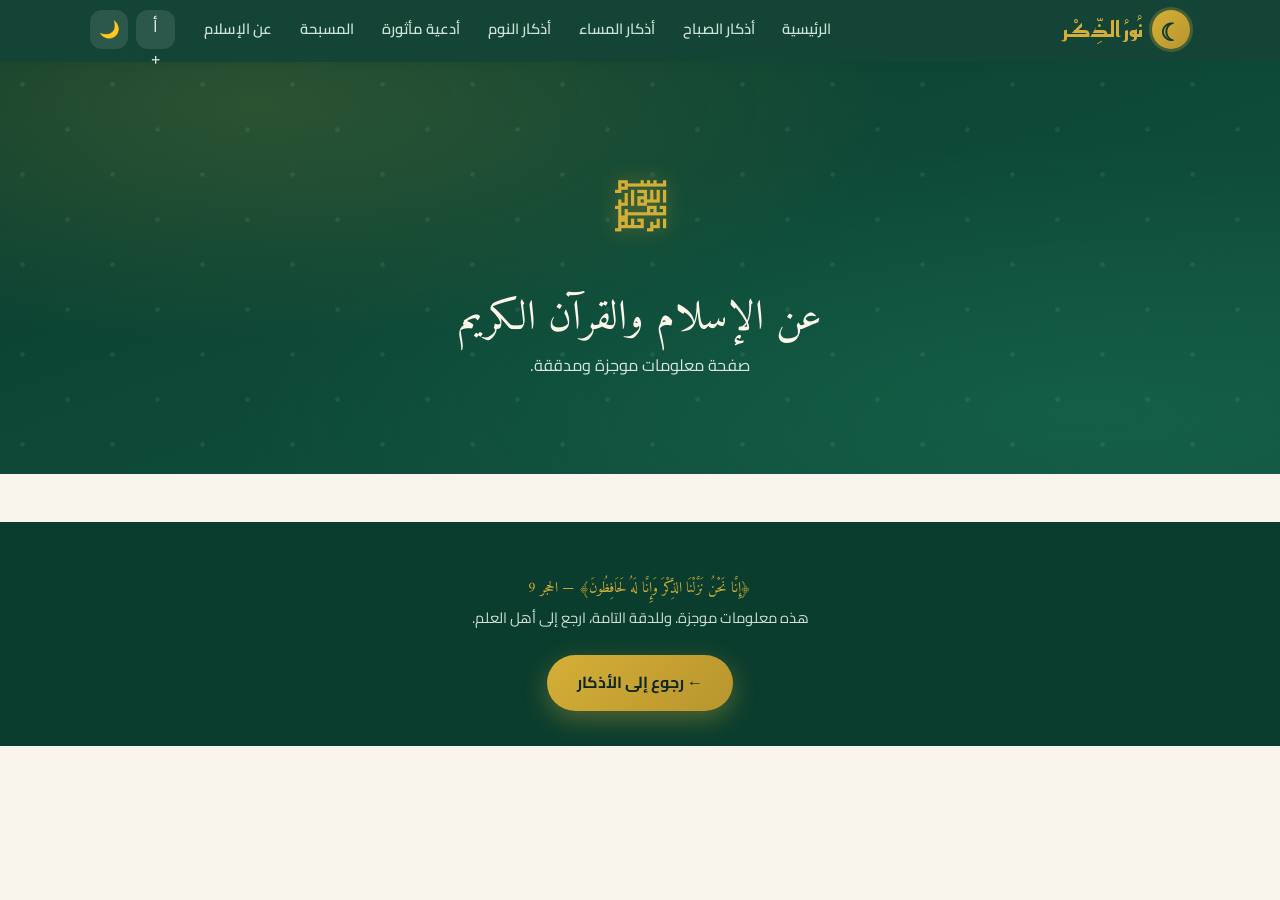
==== islam.html @ 35b41368 "v3: add sub-page about Islam & the Holy Quran (islam.html) + nav link + null-safe guards" ====
<!DOCTYPE html>
<!--
  نور الذكر — صفحة فرعية: عن الاسلام والقران الكريم
  سجل التغييرات:
  2026-10-17 [v3] انشاء هذه الصفحة الفرعية (islam.html)
-->
<html lang="ar" dir="rtl">
<head>
<meta charset="UTF-8" />
<meta name="viewport" content="width=device-width, initial-scale=1.0" />
<meta name="description" content="معلومات عن الاسلام وأركانه وعن القرآن الكريم، صفحة فرعية من موقع نور الذكر" />
<meta name="theme-color" content="#0b3d2e" />
<title>عن الاسلام والقرآن الكريم — نور الذكر</title>
<link rel="manifest" href="manifest.webmanifest" />
<link rel="apple-touch-icon" sizes="180x180" href="icons/apple-touch-icon-180.png" />
<meta name="apple-mobile-web-app-capable" content="yes" />
<meta name="apple-mobile-web-app-title" content="نور الذكر" />
<link rel="stylesheet" href="fonts/fonts.css" />
<link rel="stylesheet" href="styles.css" />
<link rel="icon" href="icons/icon-192.png" sizes="192x192" />
</head>
<body>

<header class="topbar">
  <div class="topbar-inner">
    <a class="brand" href="index.html">
      <span class="brand-icon">☾</span>
      <span class="brand-text">نُورُ الذِّكْر</span>
    </a>
    <nav class="main-nav" id="mainNav">
      <a href="index.html" class="nav-link">الرئيسية</a>
      <a href="index.html#morning" class="nav-link">أذكار الصباح</a>
      <a href="index.html#evening" class="nav-link">أذكار المساء</a>
      <a href="index.html#sleep" class="nav-link">أذكار النوم</a>
      <a href="index.html#duas" class="nav-link">أدعية مأثورة</a>
      <a href="index.html#tasbih" class="nav-link">المسبحة</a>
      <a href="islam.html" class="nav-link active">عن الإسلام</a>
    </nav>
    <div class="top-actions">
      <button id="fontBtn" class="icon-btn" title="حجم الخط" aria-label="حجم الخط">أ<span class="font-a">+</span></button>
      <button id="themeBtn" class="icon-btn" title="الوضع الليلي" aria-label="الوضع الليلي">🌙</button>
      <button id="menuBtn" class="icon-btn burger" title="القائمة" aria-label="القائمة">☰</button>
    </div>
  </div>
  <div class="progress-bar" id="scrollProgress"></div>
</header>

<section class="hero" id="home">
  <div class="hero-pattern" aria-hidden="true"></div>
  <div class="hero-content">
    <p class="hero-bismillah">﷽</p>
    <h1 class="hero-title">عن الإسلام والقرآن الكريم</h1>
    <p class="hero-desc">صفحة معلومات موجزة ومدققة.</p>
  </div>
</section>

<main class="container">

  <section class="zikr-section active" id="whatIslam">
    <header class="section-head">
      <div class="section-icon">🕌</div>
      <div>
        <h2>ما هو الإسلام؟</h2>
        <p>تعريفات موجزة</p>
      </div>
    </header>
    <div class="cards">
      <article class="card">
        <span class="card-count-badge">تعريف</span>
        <p class="card-inner">
          الإسلام دين توحيدي.
          أهله يعتقدون أن الله واحد لا شريك له.
          وأن محمدا ﷺ خاتم الأنبياء.
          وأن القرآن كلام الله المنزل المحفوظ.
        </p>
      </article>
      <article class="card">
        <span class="card-count-badge">الركائز</span>
        <p class="card-inner">
          أركان الإسلام الخمسة:
          الشهادة،
          الصلاة الخمس،
          الزكاة،
          صيام شهر رمضان،
          حج البيت لمن استطاع.
        </p>
        <span class="card-reference">— متفق عليه، قال ﷺ: «بُنِيَ الإسلامُ على خمس»</span>
      </article>
      <article class="card">
        <span class="card-count-badge">ستة أركان</span>
        <p class="card-inner">
          أركان الإيمان الستة:
          الإيمان بالله،
          وبملائكته،
          وبكتبه،
          وبرسله،
          وباليوم الآخر،
          وبالقدر خيره وشره.
        </p>
        <span class="card-reference">— رواه مسلم (حديث جبريل)</span>
      </article>
    </div>
  </section>

  <section class="zikr-section active" id="quranFacts">
    <header class="section-head">
      <div class="section-icon">📖</div>
      <div>
        <h2>القرآن الكريم</h2>
        <p>كلام الله العزيز</p>
      </div>
    </header>
    <div class="cards">
      <article class="card">
        <span class="card-count-badge">تعريف</span>
        <p class="card-inner">
          القرآن كلام الله.
          نزل على نبيه محمد ﷺ بواسطة جبريل عليه السلام.
          نزل مقسما على مدى 23 سنة.
          عدده 114 سورة، و30 جزءا، و60 حزبا.
        </p>
      </article>
      <article class="card">
        <span class="card-count-badge">حفظه</span>
        <p class="card-inner">
          ﴿إِنَّا نَحْنُ نَزَّلْنَا الذِّكْرَ وَإِنَّا لَهُ لَحَافِظُونَ﴾.
          حُفظ القرآن في الصدور،
          وكتب في المصحف منذ عهد النبي ﷺ.
          لم يتحرف منه حرف.
        </p>
        <span class="card-reference">— سورة الحجر، الآية 9</span>
      </article>
      <article class="card">
        <span class="card-count-badge">التدبر</span>
        <p class="card-inner">
          ﴿أَفَلَا يَتَدَبَّرُونَ الْقُرْآنَ﴾.
          قال ﷺ: «خيركم من تعلم القرآن وعلمه».
        </p>
        <span class="card-reference">— النساء 82، وأخرجه البخاري في فضل القرآن</span>
      </article>
    </div>
  </section>

  <section class="zikr-section active" id="enterIslam">
    <header class="section-head">
      <div class="section-icon">🤲</div>
      <div>
        <h2>كيف يدخل المرء الإسلام؟</h2>
        <p>بقول الشهادتين إيمانا وبقلب يعترف</p>
      </div>
    </header>
    <div class="cards">
      <article class="card">
        <p class="card-inner">
          أشهد أن لا إله إلا الله،
          وأشهد أن محمدا رسول الله.
          من قالها بقلب مصدق دخل الإسلام.
        </p>
        <span class="card-reference">— الشهادتان أصل الدخول في الدين</span>
      </article>
    </div>
  </section>

</main>

<footer class="footer">
  <p class="footer-duq">﴿إِنَّا نَحْنُ نَزَّلْنَا الذِّكْرَ وَإِنَّا لَهُ لَحَافِظُونَ﴾ — الحجر 9</p>
  <p>هذه معلومات موجزة. وللدقة التامة، ارجع إلى أهل العلم.</p>
  <a class="btn btn-gold" href="index.html" style="margin-top: 1rem">← رجوع إلى الأذكار</a>
</footer>

<button id="toTop" class="to-top" aria-label="العودة للأعلى">❯</button>

<script src="app.js"></script>
</body>
</html>
---- fonts/fonts.css ----
/* arabic */
@font-face {
  font-family: 'Amiri Quran';
  font-style: normal;
  font-weight: 400;
  font-display: swap;
  src: url(font_1.woff2) format('woff2');
  unicode-range: U+0600-06FF, U+0750-077F, U+0870-0891, U+0897-08E1, U+08E3-08FF, U+200C-200E, U+2010-2011, U+204F, U+2E41, U+FB50-FDFF, U+FE70-FE74, U+FE76-FEFC, U+102E0-102FB, U+10E60-10E7E, U+10EC2-10EC7, U+10EC9-10EEE, U+10EF0-10EFF, U+1EE00-1EE03, U+1EE05-1EE1F, U+1EE21-1EE22, U+1EE24, U+1EE27, U+1EE29-1EE32, U+1EE34-1EE37, U+1EE39, U+1EE3B, U+1EE42, U+1EE47, U+1EE49, U+1EE4B, U+1EE4D-1EE4F, U+1EE51-1EE52, U+1EE54, U+1EE57, U+1EE59, U+1EE5B, U+1EE5D, U+1EE5F, U+1EE61-1EE62, U+1EE64, U+1EE67-1EE6A, U+1EE6C-1EE72, U+1EE74-1EE77, U+1EE79-1EE7C, U+1EE7E, U+1EE80-1EE89, U+1EE8B-1EE9B, U+1EEA1-1EEA3, U+1EEA5-1EEA9, U+1EEAB-1EEBB, U+1EEF0-1EEF1;
}
/* latin */
@font-face {
  font-family: 'Amiri Quran';
  font-style: normal;
  font-weight: 400;
  font-display: swap;
  src: url(font_2.woff2) format('woff2');
  unicode-range: U+0000-00FF, U+0131, U+0152-0153, U+02BB-02BC, U+02C6, U+02DA, U+02DC, U+0304, U+0308, U+0329, U+2000-206F, U+20AC, U+2122, U+2191, U+2193, U+2212, U+2215, U+FEFF, U+FFFD;
}
/* arabic */
@font-face {
  font-family: 'Cairo';
  font-style: normal;
  font-weight: 400;
  font-display: swap;
  src: url(font_3.woff2) format('woff2');
  unicode-range: U+0600-06FF, U+0750-077F, U+0870-0891, U+0897-08E1, U+08E3-08FF, U+200C-200E, U+2010-2011, U+204F, U+2E41, U+FB50-FDFF, U+FE70-FE74, U+FE76-FEFC, U+102E0-102FB, U+10E60-10E7E, U+10EC2-10EC7, U+10EC9-10EEE, U+10EF0-10EFF, U+1EE00-1EE03, U+1EE05-1EE1F, U+1EE21-1EE22, U+1EE24, U+1EE27, U+1EE29-1EE32, U+1EE34-1EE37, U+1EE39, U+1EE3B, U+1EE42, U+1EE47, U+1EE49, U+1EE4B, U+1EE4D-1EE4F, U+1EE51-1EE52, U+1EE54, U+1EE57, U+1EE59, U+1EE5B, U+1EE5D, U+1EE5F, U+1EE61-1EE62, U+1EE64, U+1EE67-1EE6A, U+1EE6C-1EE72, U+1EE74-1EE77, U+1EE79-1EE7C, U+1EE7E, U+1EE80-1EE89, U+1EE8B-1EE9B, U+1EEA1-1EEA3, U+1EEA5-1EEA9, U+1EEAB-1EEBB, U+1EEF0-1EEF1;
}
/* latin-ext */
@font-face {
  font-family: 'Cairo';
  font-style: normal;
  font-weight: 400;
  font-display: swap;
  src: url(font_4.woff2) format('woff2');
  unicode-range: U+0100-02BA, U+02BD-02C5, U+02C7-02CC, U+02CE-02D7, U+02DD-02FF, U+0304, U+0308, U+0329, U+1D00-1DBF, U+1E00-1E9F, U+1EF2-1EFF, U+2020, U+20A0-20AB, U+20AD-20C4, U+2113, U+2C60-2C7F, U+A720-A7FF;
}
/* latin */
@font-face {
  font-family: 'Cairo';
  font-style: normal;
  font-weight: 400;
  font-display: swap;
  src: url(font_5.woff2) format('woff2');
  unicode-range: U+0000-00FF, U+0131, U+0152-0153, U+02BB-02BC, U+02C6, U+02DA, U+02DC, U+0304, U+0308, U+0329, U+2000-206F, U+20AC, U+2122, U+2191, U+2193, U+2212, U+2215, U+FEFF, U+FFFD;
}
/* arabic */
@font-face {
  font-family: 'Cairo';
  font-style: normal;
  font-weight: 600;
  font-display: swap;
  src: url(font_3.woff2) format('woff2');
  unicode-range: U+0600-06FF, U+0750-077F, U+0870-0891, U+0897-08E1, U+08E3-08FF, U+200C-200E, U+2010-2011, U+204F, U+2E41, U+FB50-FDFF, U+FE70-FE74, U+FE76-FEFC, U+102E0-102FB, U+10E60-10E7E, U+10EC2-10EC7, U+10EC9-10EEE, U+10EF0-10EFF, U+1EE00-1EE03, U+1EE05-1EE1F, U+1EE21-1EE22, U+1EE24, U+1EE27, U+1EE29-1EE32, U+1EE34-1EE37, U+1EE39, U+1EE3B, U+1EE42, U+1EE47, U+1EE49, U+1EE4B, U+1EE4D-1EE4F, U+1EE51-1EE52, U+1EE54, U+1EE57, U+1EE59, U+1EE5B, U+1EE5D, U+1EE5F, U+1EE61-1EE62, U+1EE64, U+1EE67-1EE6A, U+1EE6C-1EE72, U+1EE74-1EE77, U+1EE79-1EE7C, U+1EE7E, U+1EE80-1EE89, U+1EE8B-1EE9B, U+1EEA1-1EEA3, U+1EEA5-1EEA9, U+1EEAB-1EEBB, U+1EEF0-1EEF1;
}
/* latin-ext */
@font-face {
  font-family: 'Cairo';
  font-style: normal;
  font-weight: 600;
  font-display: swap;
  src: url(font_4.woff2) format('woff2');
  unicode-range: U+0100-02BA, U+02BD-02C5, U+02C7-02CC, U+02CE-02D7, U+02DD-02FF, U+0304, U+0308, U+0329, U+1D00-1DBF, U+1E00-1E9F, U+1EF2-1EFF, U+2020, U+20A0-20AB, U+20AD-20C4, U+2113, U+2C60-2C7F, U+A720-A7FF;
}
/* latin */
@font-face {
  font-family: 'Cairo';
  font-style: normal;
  font-weight: 600;
  font-display: swap;
  src: url(font_5.woff2) format('woff2');
  unicode-range: U+0000-00FF, U+0131, U+0152-0153, U+02BB-02BC, U+02C6, U+02DA, U+02DC, U+0304, U+0308, U+0329, U+2000-206F, U+20AC, U+2122, U+2191, U+2193, U+2212, U+2215, U+FEFF, U+FFFD;
}
/* arabic */
@font-face {
  font-family: 'Cairo';
  font-style: normal;
  font-weight: 700;
  font-display: swap;
  src: url(font_3.woff2) format('woff2');
  unicode-range: U+0600-06FF, U+0750-077F, U+0870-0891, U+0897-08E1, U+08E3-08FF, U+200C-200E, U+2010-2011, U+204F, U+2E41, U+FB50-FDFF, U+FE70-FE74, U+FE76-FEFC, U+102E0-102FB, U+10E60-10E7E, U+10EC2-10EC7, U+10EC9-10EEE, U+10EF0-10EFF, U+1EE00-1EE03, U+1EE05-1EE1F, U+1EE21-1EE22, U+1EE24, U+1EE27, U+1EE29-1EE32, U+1EE34-1EE37, U+1EE39, U+1EE3B, U+1EE42, U+1EE47, U+1EE49, U+1EE4B, U+1EE4D-1EE4F, U+1EE51-1EE52, U+1EE54, U+1EE57, U+1EE59, U+1EE5B, U+1EE5D, U+1EE5F, U+1EE61-1EE62, U+1EE64, U+1EE67-1EE6A, U+1EE6C-1EE72, U+1EE74-1EE77, U+1EE79-1EE7C, U+1EE7E, U+1EE80-1EE89, U+1EE8B-1EE9B, U+1EEA1-1EEA3, U+1EEA5-1EEA9, U+1EEAB-1EEBB, U+1EEF0-1EEF1;
}
/* latin-ext */
@font-face {
  font-family: 'Cairo';
  font-style: normal;
  font-weight: 700;
  font-display: swap;
  src: url(font_4.woff2) format('woff2');
  unicode-range: U+0100-02BA, U+02BD-02C5, U+02C7-02CC, U+02CE-02D7, U+02DD-02FF, U+0304, U+0308, U+0329, U+1D00-1DBF, U+1E00-1E9F, U+1EF2-1EFF, U+2020, U+20A0-20AB, U+20AD-20C4, U+2113, U+2C60-2C7F, U+A720-A7FF;
}
/* latin */
@font-face {
  font-family: 'Cairo';
  font-style: normal;
  font-weight: 700;
  font-display: swap;
  src: url(font_5.woff2) format('woff2');
  unicode-range: U+0000-00FF, U+0131, U+0152-0153, U+02BB-02BC, U+02C6, U+02DA, U+02DC, U+0304, U+0308, U+0329, U+2000-206F, U+20AC, U+2122, U+2191, U+2193, U+2212, U+2215, U+FEFF, U+FFFD;
}
/* arabic */
@font-face {
  font-family: 'Cairo';
  font-style: normal;
  font-weight: 900;
  font-display: swap;
  src: url(font_3.woff2) format('woff2');
  unicode-range: U+0600-06FF, U+0750-077F, U+0870-0891, U+0897-08E1, U+08E3-08FF, U+200C-200E, U+2010-2011, U+204F, U+2E41, U+FB50-FDFF, U+FE70-FE74, U+FE76-FEFC, U+102E0-102FB, U+10E60-10E7E, U+10EC2-10EC7, U+10EC9-10EEE, U+10EF0-10EFF, U+1EE00-1EE03, U+1EE05-1EE1F, U+1EE21-1EE22, U+1EE24, U+1EE27, U+1EE29-1EE32, U+1EE34-1EE37, U+1EE39, U+1EE3B, U+1EE42, U+1EE47, U+1EE49, U+1EE4B, U+1EE4D-1EE4F, U+1EE51-1EE52, U+1EE54, U+1EE57, U+1EE59, U+1EE5B, U+1EE5D, U+1EE5F, U+1EE61-1EE62, U+1EE64, U+1EE67-1EE6A, U+1EE6C-1EE72, U+1EE74-1EE77, U+1EE79-1EE7C, U+1EE7E, U+1EE80-1EE89, U+1EE8B-1EE9B, U+1EEA1-1EEA3, U+1EEA5-1EEA9, U+1EEAB-1EEBB, U+1EEF0-1EEF1;
}
/* latin-ext */
@font-face {
  font-family: 'Cairo';
  font-style: normal;
  font-weight: 900;
  font-display: swap;
  src: url(font_4.woff2) format('woff2');
  unicode-range: U+0100-02BA, U+02BD-02C5, U+02C7-02CC, U+02CE-02D7, U+02DD-02FF, U+0304, U+0308, U+0329, U+1D00-1DBF, U+1E00-1E9F, U+1EF2-1EFF, U+2020, U+20A0-20AB, U+20AD-20C4, U+2113, U+2C60-2C7F, U+A720-A7FF;
}
/* latin */
@font-face {
  font-family: 'Cairo';
  font-style: normal;
  font-weight: 900;
  font-display: swap;
  src: url(font_5.woff2) format('woff2');
  unicode-range: U+0000-00FF, U+0131, U+0152-0153, U+02BB-02BC, U+02C6, U+02DA, U+02DC, U+0304, U+0308, U+0329, U+2000-206F, U+20AC, U+2122, U+2191, U+2193, U+2212, U+2215, U+FEFF, U+FFFD;
}
/* arabic */
@font-face {
  font-family: 'Reem Kufi';
  font-style: normal;
  font-weight: 400;
  font-display: swap;
  src: url(font_6.woff2) format('woff2');
  unicode-range: U+0600-06FF, U+0750-077F, U+0870-0891, U+0897-08E1, U+08E3-08FF, U+200C-200E, U+2010-2011, U+204F, U+2E41, U+FB50-FDFF, U+FE70-FE74, U+FE76-FEFC, U+102E0-102FB, U+10E60-10E7E, U+10EC2-10EC7, U+10EC9-10EEE, U+10EF0-10EFF, U+1EE00-1EE03, U+1EE05-1EE1F, U+1EE21-1EE22, U+1EE24, U+1EE27, U+1EE29-1EE32, U+1EE34-1EE37, U+1EE39, U+1EE3B, U+1EE42, U+1EE47, U+1EE49, U+1EE4B, U+1EE4D-1EE4F, U+1EE51-1EE52, U+1EE54, U+1EE57, U+1EE59, U+1EE5B, U+1EE5D, U+1EE5F, U+1EE61-1EE62, U+1EE64, U+1EE67-1EE6A, U+1EE6C-1EE72, U+1EE74-1EE77, U+1EE79-1EE7C, U+1EE7E, U+1EE80-1EE89, U+1EE8B-1EE9B, U+1EEA1-1EEA3, U+1EEA5-1EEA9, U+1EEAB-1EEBB, U+1EEF0-1EEF1;
}
/* vietnamese */
@font-face {
  font-family: 'Reem Kufi';
  font-style: normal;
  font-weight: 400;
  font-display: swap;
  src: url(font_7.woff2) format('woff2');
  unicode-range: U+0102-0103, U+0110-0111, U+0128-0129, U+0168-0169, U+01A0-01A1, U+01AF-01B0, U+0300-0301, U+0303-0304, U+0308-0309, U+0323, U+0329, U+1EA0-1EF9, U+20AB;
}
/* latin-ext */
@font-face {
  font-family: 'Reem Kufi';
  font-style: normal;
  font-weight: 400;
  font-display: swap;
  src: url(font_8.woff2) format('woff2');
  unicode-range: U+0100-02BA, U+02BD-02C5, U+02C7-02CC, U+02CE-02D7, U+02DD-02FF, U+0304, U+0308, U+0329, U+1D00-1DBF, U+1E00-1E9F, U+1EF2-1EFF, U+2020, U+20A0-20AB, U+20AD-20C4, U+2113, U+2C60-2C7F, U+A720-A7FF;
}
/* latin */
@font-face {
  font-family: 'Reem Kufi';
  font-style: normal;
  font-weight: 400;
  font-display: swap;
  src: url(font_9.woff2) format('woff2');
  unicode-range: U+0000-00FF, U+0131, U+0152-0153, U+02BB-02BC, U+02C6, U+02DA, U+02DC, U+0304, U+0308, U+0329, U+2000-206F, U+20AC, U+2122, U+2191, U+2193, U+2212, U+2215, U+FEFF, U+FFFD;
}
/* arabic */
@font-face {
  font-family: 'Reem Kufi';
  font-style: normal;
  font-weight: 500;
  font-display: swap;
  src: url(font_6.woff2) format('woff2');
  unicode-range: U+0600-06FF, U+0750-077F, U+0870-0891, U+0897-08E1, U+08E3-08FF, U+200C-200E, U+2010-2011, U+204F, U+2E41, U+FB50-FDFF, U+FE70-FE74, U+FE76-FEFC, U+102E0-102FB, U+10E60-10E7E, U+10EC2-10EC7, U+10EC9-10EEE, U+10EF0-10EFF, U+1EE00-1EE03, U+1EE05-1EE1F, U+1EE21-1EE22, U+1EE24, U+1EE27, U+1EE29-1EE32, U+1EE34-1EE37, U+1EE39, U+1EE3B, U+1EE42, U+1EE47, U+1EE49, U+1EE4B, U+1EE4D-1EE4F, U+1EE51-1EE52, U+1EE54, U+1EE57, U+1EE59, U+1EE5B, U+1EE5D, U+1EE5F, U+1EE61-1EE62, U+1EE64, U+1EE67-1EE6A, U+1EE6C-1EE72, U+1EE74-1EE77, U+1EE79-1EE7C, U+1EE7E, U+1EE80-1EE89, U+1EE8B-1EE9B, U+1EEA1-1EEA3, U+1EEA5-1EEA9, U+1EEAB-1EEBB, U+1EEF0-1EEF1;
}
/* vietnamese */
@font-face {
  font-family: 'Reem Kufi';
  font-style: normal;
  font-weight: 500;
  font-display: swap;
  src: url(font_7.woff2) format('woff2');
  unicode-range: U+0102-0103, U+0110-0111, U+0128-0129, U+0168-0169, U+01A0-01A1, U+01AF-01B0, U+0300-0301, U+0303-0304, U+0308-0309, U+0323, U+0329, U+1EA0-1EF9, U+20AB;
}
/* latin-ext */
@font-face {
  font-family: 'Reem Kufi';
  font-style: normal;
  font-weight: 500;
  font-display: swap;
  src: url(font_8.woff2) format('woff2');
  unicode-range: U+0100-02BA, U+02BD-02C5, U+02C7-02CC, U+02CE-02D7, U+02DD-02FF, U+0304, U+0308, U+0329, U+1D00-1DBF, U+1E00-1E9F, U+1EF2-1EFF, U+2020, U+20A0-20AB, U+20AD-20C4, U+2113, U+2C60-2C7F, U+A720-A7FF;
}
/* latin */
@font-face {
  font-family: 'Reem Kufi';
  font-style: normal;
  font-weight: 500;
  font-display: swap;
  src: url(font_9.woff2) format('woff2');
  unicode-range: U+0000-00FF, U+0131, U+0152-0153, U+02BB-02BC, U+02C6, U+02DA, U+02DC, U+0304, U+0308, U+0329, U+2000-206F, U+20AC, U+2122, U+2191, U+2193, U+2212, U+2215, U+FEFF, U+FFFD;
}
/* arabic */
@font-face {
  font-family: 'Reem Kufi';
  font-style: normal;
  font-weight: 600;
  font-display: swap;
  src: url(font_6.woff2) format('woff2');
  unicode-range: U+0600-06FF, U+0750-077F, U+0870-0891, U+0897-08E1, U+08E3-08FF, U+200C-200E, U+2010-2011, U+204F, U+2E41, U+FB50-FDFF, U+FE70-FE74, U+FE76-FEFC, U+102E0-102FB, U+10E60-10E7E, U+10EC2-10EC7, U+10EC9-10EEE, U+10EF0-10EFF, U+1EE00-1EE03, U+1EE05-1EE1F, U+1EE21-1EE22, U+1EE24, U+1EE27, U+1EE29-1EE32, U+1EE34-1EE37, U+1EE39, U+1EE3B, U+1EE42, U+1EE47, U+1EE49, U+1EE4B, U+1EE4D-1EE4F, U+1EE51-1EE52, U+1EE54, U+1EE57, U+1EE59, U+1EE5B, U+1EE5D, U+1EE5F, U+1EE61-1EE62, U+1EE64, U+1EE67-1EE6A, U+1EE6C-1EE72, U+1EE74-1EE77, U+1EE79-1EE7C, U+1EE7E, U+1EE80-1EE89, U+1EE8B-1EE9B, U+1EEA1-1EEA3, U+1EEA5-1EEA9, U+1EEAB-1EEBB, U+1EEF0-1EEF1;
}
/* vietnamese */
@font-face {
  font-family: 'Reem Kufi';
  font-style: normal;
  font-weight: 600;
  font-display: swap;
  src: url(font_7.woff2) format('woff2');
  unicode-range: U+0102-0103, U+0110-0111, U+0128-0129, U+0168-0169, U+01A0-01A1, U+01AF-01B0, U+0300-0301, U+0303-0304, U+0308-0309, U+0323, U+0329, U+1EA0-1EF9, U+20AB;
}
/* latin-ext */
@font-face {
  font-family: 'Reem Kufi';
  font-style: normal;
  font-weight: 600;
  font-display: swap;
  src: url(font_8.woff2) format('woff2');
  unicode-range: U+0100-02BA, U+02BD-02C5, U+02C7-02CC, U+02CE-02D7, U+02DD-02FF, U+0304, U+0308, U+0329, U+1D00-1DBF, U+1E00-1E9F, U+1EF2-1EFF, U+2020, U+20A0-20AB, U+20AD-20C4, U+2113, U+2C60-2C7F, U+A720-A7FF;
}
/* latin */
@font-face {
  font-family: 'Reem Kufi';
  font-style: normal;
  font-weight: 600;
  font-display: swap;
  src: url(font_9.woff2) format('woff2');
  unicode-range: U+0000-00FF, U+0131, U+0152-0153, U+02BB-02BC, U+02C6, U+02DA, U+02DC, U+0304, U+0308, U+0329, U+2000-206F, U+20AC, U+2122, U+2191, U+2193, U+2212, U+2215, U+FEFF, U+FFFD;
}
/* arabic */
@font-face {
  font-family: 'Reem Kufi';
  font-style: normal;
  font-weight: 700;
  font-display: swap;
  src: url(font_6.woff2) format('woff2');
  unicode-range: U+0600-06FF, U+0750-077F, U+0870-0891, U+0897-08E1, U+08E3-08FF, U+200C-200E, U+2010-2011, U+204F, U+2E41, U+FB50-FDFF, U+FE70-FE74, U+FE76-FEFC, U+102E0-102FB, U+10E60-10E7E, U+10EC2-10EC7, U+10EC9-10EEE, U+10EF0-10EFF, U+1EE00-1EE03, U+1EE05-1EE1F, U+1EE21-1EE22, U+1EE24, U+1EE27, U+1EE29-1EE32, U+1EE34-1EE37, U+1EE39, U+1EE3B, U+1EE42, U+1EE47, U+1EE49, U+1EE4B, U+1EE4D-1EE4F, U+1EE51-1EE52, U+1EE54, U+1EE57, U+1EE59, U+1EE5B, U+1EE5D, U+1EE5F, U+1EE61-1EE62, U+1EE64, U+1EE67-1EE6A, U+1EE6C-1EE72, U+1EE74-1EE77, U+1EE79-1EE7C, U+1EE7E, U+1EE80-1EE89, U+1EE8B-1EE9B, U+1EEA1-1EEA3, U+1EEA5-1EEA9, U+1EEAB-1EEBB, U+1EEF0-1EEF1;
}
/* vietnamese */
@font-face {
  font-family: 'Reem Kufi';
  font-style: normal;
  font-weight: 700;
  font-display: swap;
  src: url(font_7.woff2) format('woff2');
  unicode-range: U+0102-0103, U+0110-0111, U+0128-0129, U+0168-0169, U+01A0-01A1, U+01AF-01B0, U+0300-0301, U+0303-0304, U+0308-0309, U+0323, U+0329, U+1EA0-1EF9, U+20AB;
}
/* latin-ext */
@font-face {
  font-family: 'Reem Kufi';
  font-style: normal;
  font-weight: 700;
  font-display: swap;
  src: url(font_8.woff2) format('woff2');
  unicode-range: U+0100-02BA, U+02BD-02C5, U+02C7-02CC, U+02CE-02D7, U+02DD-02FF, U+0304, U+0308, U+0329, U+1D00-1DBF, U+1E00-1E9F, U+1EF2-1EFF, U+2020, U+20A0-20AB, U+20AD-20C4, U+2113, U+2C60-2C7F, U+A720-A7FF;
}
/* latin */
@font-face {
  font-family: 'Reem Kufi';
  font-style: normal;
  font-weight: 700;
  font-display: swap;
  src: url(font_9.woff2) format('woff2');
  unicode-range: U+0000-00FF, U+0131, U+0152-0153, U+02BB-02BC, U+02C6, U+02DA, U+02DC, U+0304, U+0308, U+0329, U+2000-206F, U+20AC, U+2122, U+2191, U+2193, U+2212, U+2215, U+FEFF, U+FFFD;
}
---- styles.css ----
/*
  ﴿ نُورُ الذِّكْر ﴾ ورقة التنسيق
  ─────────────────────────────────────────────────
  سجل التغييرات (الأحدث أولاً):
  • 2026-10-17 [v1] النسخة المرجعية محفوظة في: _snapshots/v1_2026-10-17_20-41-16
    - ثيمة لون لكل قسم عبر متغيرات: #morning ذهبي / #evening بنفسجي / #sleep أزرق / #prayer أخضر / #duas فيروزي
      (متغيرات: --card-accent, --card-tint) ودعم كامل للوضع الليلي
    - عرض قسم واحد فقط: .zikr-section { display:none } + .zikr-section.active مع حركة دخول
    - شريط تبويبات ثابت .cat-wrap أعلى الأقسام
    - حركة اختفاء البطاقة المكتملة .card.dissolving
    - شرائط الإحصاء .dp-stats (اليوم / المتبقّي / الإجمالي) وزر «إعادَة الكلّ»
  ─────────────────────────────────────────────────
*/

:root {
  --primary: #0b3d2e;
  --primary-2: #0e4a38;
  --primary-3: #12523f;
  --gold: #d4af37;
  --gold-light: #e8c96a;
  --gold-dark: #b8952e;
  --cream: #f8f5ec;
  --beige: #f2ecda;
  --white: #ffffff;
  --ink: #16281f;
  --muted: #6b7c73;
  --accent: #1b7a5a;
  --shadow-sm: 0 2px 8px rgba(11, 61, 46, 0.08);
  --shadow-md: 0 10px 30px rgba(11, 61, 46, 0.14);
  --shadow-lg: 0 20px 50px rgba(11, 61, 46, 0.22);
  --radius: 16px;
  --font-head: 'Reem Kufi', 'Cairo', sans-serif;
  --font-body: 'Cairo', sans-serif;
  --font-quran: 'Amiri Quran', serif;
  --scale: 1;
}

/* الوضع الليلي */
body.dark {
  --primary: #123528;
  --primary-2: #0d2a1f;
  --primary-3: #17503b;
  --cream: #101b15;
  --beige: #16241d;
  --white: #1a2a22;
  --ink: #e7efe9;
  --muted: #93a89d;
  --accent: #3ecf9a;
  --shadow-sm: 0 2px 8px rgba(0, 0, 0, 0.3);
  --shadow-md: 0 10px 30px rgba(0, 0, 0, 0.4);
  --shadow-lg: 0 20px 50px rgba(0, 0, 0, 0.5);
}

* { margin: 0; padding: 0; box-sizing: border-box; }
html { scroll-behavior: smooth; }
html, body { font-size: calc(16px * var(--scale)); }
body {
  font-family: var(--font-body);
  background: var(--cream);
  color: var(--ink);
  line-height: 1.9;
  transition: background .3s, color .3s;
  overflow-x: hidden;
}
h1, h2, h3, h4 { font-family: var(--font-head); line-height: 1.6; }

.container { width: min(1000px, 92%); margin-inline: auto; }

/* ============ التوب بار ============ */
.topbar {
  position: sticky; top: 0; z-index: 100;
  background: rgba(11, 61, 46, 0.96);
  backdrop-filter: blur(10px);
  box-shadow: var(--shadow-sm);
}
body.dark .topbar { background: rgba(9, 25, 18, 0.96); }
.topbar-inner {
  width: min(1100px, 94%); margin-inline: auto;
  display: flex; align-items: center; gap: 1rem; padding-block: .55rem;
}
.brand { display: flex; align-items: center; gap: .55rem; text-decoration: none; color: var(--gold); }
.brand-icon {
  font-size: 1.5rem; display: grid; place-items: center;
  width: 2.4rem; height: 2.4rem; border-radius: 50%;
  background: linear-gradient(135deg, var(--gold), var(--gold-dark));
  color: var(--primary); font-weight: 700;
  box-shadow: 0 0 0 3px rgba(212, 175, 55, .25);
}
.brand-text { font-family: var(--font-head); font-size: 1.35rem; font-weight: 700; }
.main-nav { display: flex; gap: .15rem; margin-inline-start: auto; flex-wrap: wrap; }
.nav-link {
  color: #cfe3d8; text-decoration: none; font-size: .92rem; font-weight: 600;
  padding: .4rem .8rem; border-radius: 999px; transition: all .25s;
}
.nav-link:hover { background: rgba(255, 255, 255, .12); color: #fff; }
.nav-link.active { background: var(--gold); color: var(--primary); font-weight: 700; }
.top-actions { display: flex; gap: .5rem; }
.icon-btn {
  background: rgba(255, 255, 255, .1); border: none; color: #e8f5ee;
  width: 2.4rem; height: 2.4rem; border-radius: 12px; font-size: 1.05rem;
  cursor: pointer; display: grid; place-items: center; transition: all .25s;
  font-family: var(--font-body);
}
.icon-btn:hover { background: rgba(255, 255, 255, .22); transform: translateY(-2px); }
.burger { display: none; }
.progress-bar {
  height: 3px; background: linear-gradient(90deg, var(--gold), var(--gold-light));
  width: 0%;
}

/* ============ الهيرو ============ */
.hero {
  position: relative;
  background:
    radial-gradient(ellipse at 20% 10%, rgba(212,175,55,.16), transparent 45%),
    radial-gradient(ellipse at 85% 85%, rgba(27,122,90,.35), transparent 55%),
    linear-gradient(160deg, var(--primary) 0%, var(--primary-2) 55%, var(--primary-3) 100%);
  color: #f3f6f1;
  padding: clamp(3rem, 8vw, 6rem) 1.2rem 3.6rem;
  text-align: center;
  overflow: hidden;
}
.hero-pattern {
  position: absolute; inset: 0; opacity: .07; pointer-events: none;
  background-image:
    radial-gradient(circle at 25% 25%, #fff 2px, transparent 2.5px),
    radial-gradient(circle at 75% 75%, #fff 2px, transparent 2.5px);
  background-size: 90px 90px;
}
.hero-content { max-width: 720px; margin-inline: auto; position: relative; z-index: 1; }
.hero-bismillah {
  font-size: clamp(2.2rem, 6vw, 3.2rem); color: var(--gold); margin-bottom: 1rem;
  text-shadow: 0 0 20px rgba(212, 175, 55, .4);
}
.hero-title {
  font-family: var(--font-quran), var(--font-head);
  font-size: clamp(1.6rem, 4.6vw, 2.6rem); font-weight: 500;
  color: #fdf8e9; margin-bottom: .8rem;
}
.hero-sub { color: var(--gold-light); font-size: .95rem; margin-bottom: 1.6rem; }
.hero-desc { font-size: 1.02rem; color: #d9e6df; margin-bottom: 2.2rem; }
.hero-cta { display: flex; gap: .8rem; justify-content: center; flex-wrap: wrap; margin-bottom: 2.8rem; }

.btn {
  display: inline-flex; align-items: center; gap: .5rem;
  padding: .8rem 1.9rem; border-radius: 999px; text-decoration: none;
  font-weight: 700; font-size: 1rem; transition: all .25s; cursor: pointer; border: none;
}
.btn-gold {
  background: linear-gradient(135deg, var(--gold), var(--gold-dark));
  color: #12281e; box-shadow: 0 8px 24px rgba(212, 175, 55, .35);
}
.btn-gold:hover { transform: translateY(-3px); box-shadow: 0 12px 30px rgba(212, 175, 55, .5); }
.btn-ghost {
  background: rgba(255, 255, 255, .1); color: #eaf4ee;
  border: 1.5px solid rgba(255, 255, 255, .25);
}
.btn-ghost:hover { background: rgba(255, 255, 255, .2); transform: translateY(-3px); }
.btn.small { padding: .5rem 1.2rem; font-size: .88rem; }

.hero-stats {
  display: flex; justify-content: center; gap: clamp(1.5rem, 6vw, 4rem); flex-wrap: wrap;
}
.stat { text-align: center; }
.stat .num {
  display: block; font-size: 2rem; font-weight: 900; color: var(--gold);
  font-family: var(--font-head);
}
.stat small { color: #bfcfc6; font-size: .85rem; }

.hero-arrow {
  position: absolute; bottom: 1.1rem; left: 50%; transform: translateX(-50%) rotate(90deg);
  color: var(--gold); font-size: 1.3rem; animation: bounce 1.6s infinite;
}
@keyframes bounce { 0%,100% { transform: translateX(-50%) rotate(90deg) translateX(0); } 50% { transform: translateX(-50%) rotate(90deg) translateX(6px); } }

/* ============ شريط عقد اليوم ============ */
.day-progress-wrap { background: var(--beige); border-bottom: 1px solid rgba(11,61,46,.08); }
.day-progress { padding-block: 1.1rem; }
.dp-info { display: flex; justify-content: space-between; align-items: baseline; margin-bottom: .45rem; }
.dp-label { font-weight: 700; font-family: var(--font-head); color: var(--primary); }
.dp-value { font-weight: 900; color: var(--accent); font-size: 1.1rem; }
.dp-track {
  height: 14px; background: rgba(11, 61, 46, .12); border-radius: 999px; overflow: hidden;
}
.dp-fill {
  height: 100%; width: 0%; border-radius: 999px;
  background: linear-gradient(90deg, var(--accent), var(--gold));
  transition: width .5s ease;
}
.dp-hint { font-size: .82rem; color: var(--muted); margin-top: .4rem; }

/* رقائق إحصائية */
.dp-stats {
  display: flex; align-items: center; gap: .6rem; flex-wrap: wrap; margin-top: .8rem;
}
.stat-chip {
  background: var(--white); border: 1px solid rgba(11, 61, 46, .1);
  border-radius: 999px; padding: .35rem 1rem; font-size: .85rem; font-weight: 600;
  color: var(--ink); box-shadow: var(--shadow-sm);
}
.stat-chip b { color: var(--accent); font-size: 1rem; }
.stat-chip.done-chip b { color: var(--gold-dark); }
.gold-chip { background: linear-gradient(135deg, rgba(212,175,55,.18), rgba(212,175,55,.08)); border-color: rgba(212,175,55,.4); }
.reset-btn {
  margin-inline-start: auto; background: transparent; border: 1.5px dashed rgba(11,61,46,.3);
  color: var(--muted); border-radius: 999px; padding: .35rem 1rem; font-size: .82rem;
  font-weight: 700; cursor: pointer; font-family: var(--font-body); transition: all .2s;
}
.reset-btn:hover { color: #fff; background: var(--primary); border-color: var(--primary); }

/* اختفاء بطاقة الذكر المكتمل */
.card.song { opacity: 0; }
.card.dissolving {
  animation: dissolve .55s ease forwards; pointer-events: none;
}
@keyframes dissolve {
  0%   { opacity: 1; transform: scale(1); }
  30%  { opacity: 1; transform: scale(.97); border-color: var(--gold); }
  100% { opacity: 0; transform: scale(.9) translateY(12px); max-height: 0; margin: -.7rem 0; padding: 0 1.7rem; }
}

/* بطاقة الذكر — بقايا العدّاد */
.card-remaining {
  margin-top: 1.05rem; display: flex; align-items: center; gap: .7rem; flex-wrap: wrap;
}
.remaining-pill {
  background: color-mix(in srgb, var(--card-accent) 8%, var(--white));
  border: 1.5px solid color-mix(in srgb, var(--card-accent) 30%, transparent);
  border-radius: 14px; padding: .45rem 1.1rem; display: inline-flex; align-items: center; gap: .55rem;
  font-weight: 700; font-size: .95rem; color: var(--ink);
}
.remaining-pill .rem-num {
  font-family: var(--font-head); font-size: 1.3rem; color: var(--card-accent); min-width: 2.2ch;
  text-align: center;
}
.remaining-pill.low { border-color: var(--gold); background: rgba(212,175,55,.12); }
.remaining-pill.low .rem-num { color: var(--gold-dark); }
.remaining-label { color: var(--muted); font-size: .85rem; font-weight: 600; }
.card-counter-btn.done { background: linear-gradient(135deg, var(--gold), var(--gold-dark)); color: #12281e; }

@media (max-width: 560px) {
  .card-remaining { gap: .5rem; }
  .remaining-pill { padding: .38rem .85rem; font-size: .88rem; }
  .dp-stats { gap: .4rem; }
  .reset-btn { margin-inline-start: 0; width: 100%; }
}

/* ============ أقسام الأذكار ============ */

/* ثيمات الألوان حسب نوع الذكر */
.zikr-section { --card-accent: #1b7a5a; --card-tint: #ffffff; }
#morning { --card-accent: #b8860b; --card-tint: #fff8e8; }
#evening { --card-accent: #5b4b8a; --card-tint: #f2effc; }
#sleep   { --card-accent: #3d5a80; --card-tint: #ecf2fc; }
#prayer  { --card-accent: #1b7a5a; --card-tint: #eaf8f1; }
#duas    { --card-accent: #0e8a8a; --card-tint: #e9f8f8; }

body.dark #morning { --card-tint: #23201a; --card-accent: #d4af37; }
body.dark #evening { --card-tint: #211d2e; --card-accent: #a48fd8; }
body.dark #sleep   { --card-tint: #1a2230; --card-accent: #7d9fd4; }
body.dark #prayer  { --card-tint: #17271f; --card-accent: #3ecf9a; }
body.dark #duas    { --card-tint: #16282a; --card-accent: #3cc7c7; }

/* يظهر قسماً واحداً فقط */
.zikr-section { display: none; padding-block: 2rem 2.6rem; }
.zikr-section.active { display: block; animation: sectionIn .45s ease; }
@keyframes sectionIn {
  from { opacity: 0; transform: translateY(14px); }
  to   { opacity: 1; transform: translateY(0); }
}

/* شريط الاختيار */
.cat-wrap {
  padding-block: 1.4rem 0.4rem;
  border-bottom: 1px solid rgba(11, 61, 46, .1);
  background: var(--beige);
  position: sticky; top: 3.55rem; z-index: 50;
  box-shadow: var(--shadow-sm);
}
body.dark .cat-wrap { border-bottom-color: rgba(255,255,255,.07); }
.cat-tabs {
  display: flex; gap: .55rem; overflow-x: auto; padding: .6rem .2rem .8rem;
  scrollbar-width: thin; 
}
.cat-tabs::-webkit-scrollbar { height: 4px; }
.cat-tabs::-webkit-scrollbar-thumb { background: rgba(11,61,46,.2); border-radius: 99px; }
.cat-tab {
  display: inline-flex; align-items: center; gap: .45rem; white-space: nowrap;
  background: var(--white); color: var(--ink); border: 1.5px solid rgba(11, 61, 46, .14);
  border-radius: 999px; padding: .55rem 1.25rem; font-family: var(--font-body);
  font-size: .95rem; font-weight: 700; cursor: pointer; transition: all .25s;
  box-shadow: var(--shadow-sm);
}
.cat-tab:hover { transform: translateY(-2px); border-color: var(--accent); color: var(--accent); }
.cat-tab.active { background: var(--primary); color: var(--gold); border-color: var(--primary); }
.cat-desc { color: var(--muted); font-size: .88rem; padding-bottom: .7rem; min-height: 2.4rem; }

.zikr-section { padding-block: 2.6rem; }
.section-head { display: flex; align-items: center; gap: 1rem; margin-bottom: 1.6rem; }
.section-icon {
  width: 3.4rem; height: 3.4rem; border-radius: 18px; display: grid; place-items: center;
  font-size: 1.6rem; flex-shrink: 0;
  background: linear-gradient(135deg, var(--card-accent), var(--primary));
  box-shadow: var(--shadow-md);
}
.section-head h2 { color: var(--primary); font-size: 1.5rem; }
body.dark .section-head h2 { color: var(--gold); }
.section-head p { color: var(--muted); font-size: .9rem; }

.cards { display: grid; gap: 1.4rem; }

/* بطاقة الذكر */
.card {
  background: var(--card-tint, var(--white)); border-radius: var(--radius); padding: 1.6rem 1.7rem;
  box-shadow: var(--shadow-sm); border: 1px solid rgba(11, 61, 46, .07);
  transition: box-shadow .3s, transform .3s;
  position: relative; overflow: hidden;
}
.card::before {
  content: ''; position: absolute; top: 0; right: 0; width: 4px; height: 100%;
  background: var(--card-accent, var(--accent)); opacity: .9;
}
.card:hover { box-shadow: var(--shadow-md); transform: translateY(-3px); }
.card-inner {
  padding-inline: .9rem; margin-bottom: 1rem; font-family: var(--font-quran);
  font-size: 1.25rem; color: var(--ink);
}
.card-count-badge {
  display: inline-block; background: color-mix(in srgb, var(--card-accent) 14%, transparent);
  color: var(--card-accent);
  font-size: .8rem; font-weight: 700; padding: .2rem .8rem; border-radius: 999px;
  margin-bottom: .9rem;
}
.card-reference { font-size: .8rem; color: var(--muted); display: block; margin-top: .5rem; }
.card-footer {
  margin-top: 1.1rem; display: flex; align-items: center; gap: .8rem; flex-wrap: wrap;
}
.card-counter-btn {
  background: var(--card-accent, var(--accent));
  color: #fff; border: none; border-radius: 12px; padding: .55rem 1.3rem;
  font-weight: 700; font-family: var(--font-body); font-size: .95rem;
  cursor: pointer; transition: all .2s; display: inline-flex; align-items: center; gap: .55rem;
}
.card-counter-btn:hover { transform: translateY(-2px); box-shadow: var(--shadow-md); }
.card-counter-btn.done {
  background: linear-gradient(135deg, var(--gold), var(--gold-dark)); color: #12281e;
}
.card-counter-btn .count-num { font-size: 1.1rem; }
.card-actions { display: flex; gap: .35rem; margin-inline-start: auto; }
.card-icon-btn {
  background: transparent; border: 1px solid rgba(11, 61, 46, .15); color: var(--muted);
  width: 2.1rem; height: 2.1rem; border-radius: 10px; cursor: pointer; font-size: .95rem;
  display: grid; place-items: center; transition: all .2s;
}
.card-icon-btn:hover { background: rgba(27, 122, 90, .08); color: var(--accent); }
.card-icon-btn.bookmarked { color: var(--gold-dark); border-color: var(--gold); background: rgba(212,175,55,.08); }

/* ============ تسبيحة ============ */
.tasbih-card {
  background: var(--white); border-radius: 22px; padding: 2rem clamp(1rem, 4vw, 2.5rem);
  box-shadow: var(--shadow-md); border: 1px solid rgba(11, 61, 46, .07); text-align: center;
}
.tasbih-phrase-row { display: flex; gap: .5rem; flex-wrap: wrap; justify-content: center; margin-bottom: 1.4rem; }
.phrase-chip {
  background: var(--beige); border: 1.5px solid rgba(11, 61, 46, .12); color: var(--ink);
  padding: .45rem 1rem; border-radius: 999px; font-size: .92rem; font-weight: 600;
  cursor: pointer; transition: all .2s; font-family: var(--font-body);
}
.phrase-chip:hover { border-color: var(--accent); }
.phrase-chip.active { background: var(--primary); color: var(--gold); border-color: var(--primary); }
.tasbih-phrase {
  font-family: var(--font-quran); font-size: 1.6rem; color: var(--primary);
  margin-bottom: 1.6rem; min-height: 2.6rem;
}
body.dark .tasbih-phrase { color: var(--gold); }
.tasbih-circle {
  width: clamp(170px, 40vw, 210px); height: clamp(170px, 40vw, 210px);
  border-radius: 50%; border: none; background: transparent; cursor: pointer;
  position: relative; display: grid; place-items: center; margin-inline: auto;
  margin-bottom: 1.6rem; -webkit-tap-highlight-color: transparent;
  transition: transform .12s;
}
.tasbih-circle:active { transform: scale(.94); }
.tasbih-circle svg { position: absolute; inset: 0; width: 100%; height: 100%; transform: rotate(-90deg); }
.tasbih-circle .track { fill: rgba(11, 61, 46, .06); }
.tasbih-circle .fill {
  fill: none; stroke: var(--accent); stroke-width: 7;
  stroke-linecap: round; stroke-dasharray: 339.3; stroke-dashoffset: 339.3;
  transition: stroke-dashoffset .2s ease;
}
.tasbih-count {
  font-size: 3rem; font-weight: 900; color: var(--primary); font-family: var(--font-head);
}
body.dark .tasbih-count { color: var(--gold-light); }
.tasbih-target-row {
  display: flex; align-items: center; justify-content: center; gap: .5rem; flex-wrap: wrap;
  margin-bottom: 1.3rem;
}
.t-label { font-weight: 700; color: var(--muted); font-size: .9rem; }
.target-chip {
  background: var(--beige); border: 1.5px solid rgba(11, 61, 46, .12);
  min-width: 3.1rem; padding: .4rem .6rem; border-radius: 12px; font-weight: 800;
  font-size: 1rem; cursor: pointer; transition: all .2s; font-family: var(--font-body);
  color: var(--ink);
}
.target-chip:hover { border-color: var(--accent); }
.target-chip.active { background: var(--accent); color: #fff; border-color: var(--accent); }
.tasbih-actions { display: flex; align-items: center; justify-content: center; gap: 1rem; flex-wrap: wrap; }
.tasbih-rounds { color: var(--muted); font-size: .9rem; }
.tasbih-rounds b { color: var(--accent); font-size: 1.05rem; }

/* ============ تذييل ============ */
.footer {
  background: var(--primary); color: #cfe0d7; text-align: center;
  padding: 2.6rem 1.2rem 2.2rem; margin-top: 3rem;
}
.footer-duq {
  font-family: var(--font-quran); color: var(--gold); font-size: 1.4rem; margin-bottom: .8rem;
}
.footer p { max-width: 640px; margin: .4rem auto; font-size: .92rem; }
.footer-note { opacity: .6; font-size: .8rem !important; }

.to-top {
  position: fixed; bottom: 1.4rem; left: 1.4rem; width: 3rem; height: 3rem;
  border-radius: 50%; border: none; background: var(--gold); color: var(--primary);
  font-size: 1.2rem; cursor: pointer; display: grid; place-items: center;
  box-shadow: var(--shadow-md); opacity: 0; pointer-events: none;
  transition: opacity .3s, transform .3s; transform: translateY(10px); z-index: 60;
}
.to-top.show { opacity: 1; pointer-events: auto; transform: translateY(0); }
.to-top:hover { transform: translateY(-4px) scale(1.06); }

/* توست */
.toast {
  position: fixed; bottom: 1.6rem; right: 50%; transform: translateX(50%) translateY(20px);
  background: var(--primary); color: #fff; padding: .7rem 1.6rem; border-radius: 999px;
  font-size: .9rem; font-weight: 600; opacity: 0; pointer-events: none;
  transition: all .3s; z-index: 200; box-shadow: var(--shadow-md);
}
.toast.show { opacity: 1; transform: translateX(50%) translateY(0); }
.toast.gold { background: var(--gold); color: #12281e; }

/* toast للحفظ */
.section-anchor { scroll-margin-top: 4.5rem; }

/* ============ متجاوب ============ */
@media (max-width: 900px) {
  .burger { display: grid; }
  .main-nav {
    position: absolute; top: 100%; right: 0; left: 0;
    background: var(--primary); flex-direction: column; gap: 0;
    padding: .6rem 1rem 1rem; display: none;
    box-shadow: var(--shadow-md); border-top: 1px solid rgba(255,255,255,.08);
  }
  .main-nav.open { display: flex; }
  .main-nav .nav-link { padding: .7rem 1rem; border-radius: 10px; }
  .main-nav .nav-link.active { background: rgba(255,255,255,.12); color: var(--gold); }
}

@media (max-width: 560px) {
  .section-head { flex-direction: column; align-items: flex-start; gap: .6rem; }
  .card-inner { font-size: 1.15rem; padding-inline: .8rem; }
  .hero-title { font-size: 1.4rem; }
  .hero-cta .btn { width: 100%; max-width: 320px; justify-content: center; }
  .card-footer { gap: .5rem; }
  .card-counter-btn { flex: 1; justify-content: center; }
  .card-actions { margin-inline-start: 0; width: 100%; justify-content: center; }
  .tasbih-card { padding: 1.4rem .9rem; }
  .phrase-chip { font-size: .85rem; padding: .38rem .85rem; }
}

/* تقليل الحركة */
@media (prefers-reduced-motion: reduce) {
  * { animation: none !important; transition: none !important; }
  html { scroll-behavior: auto; }
}
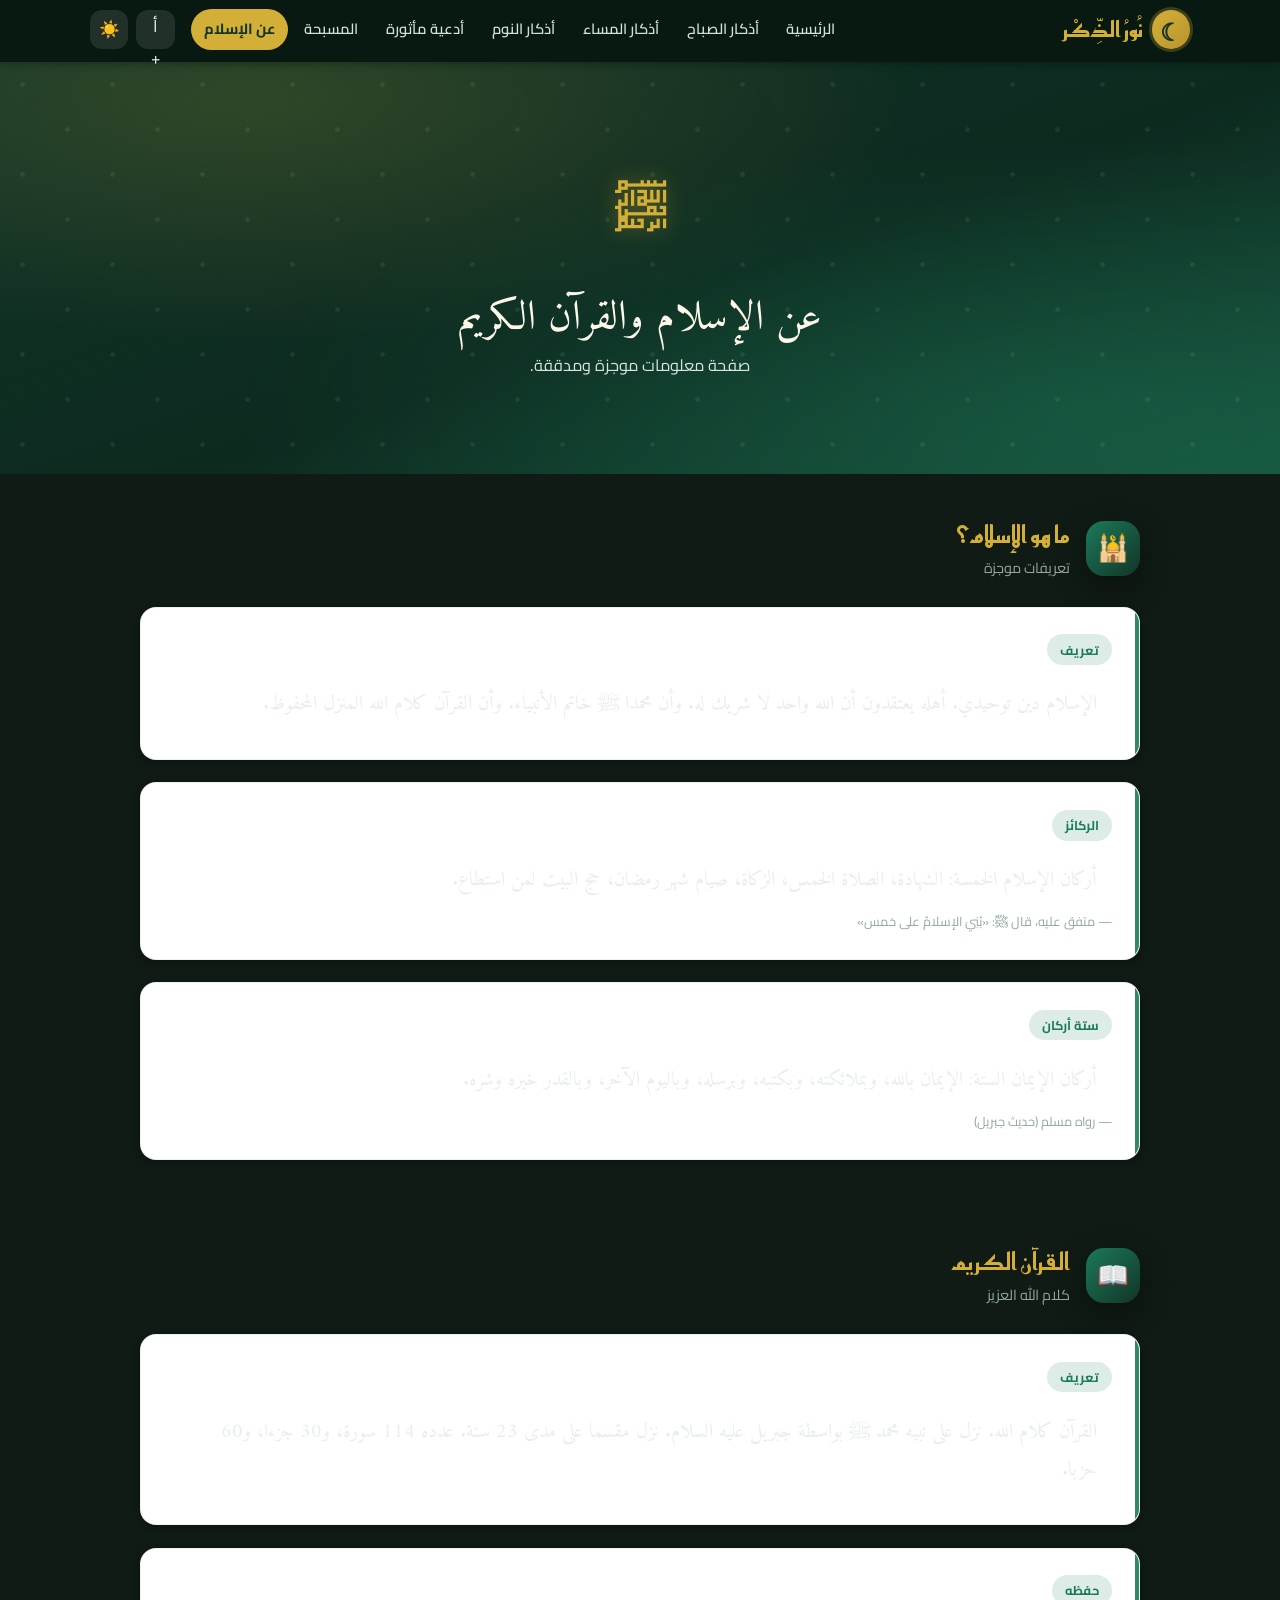
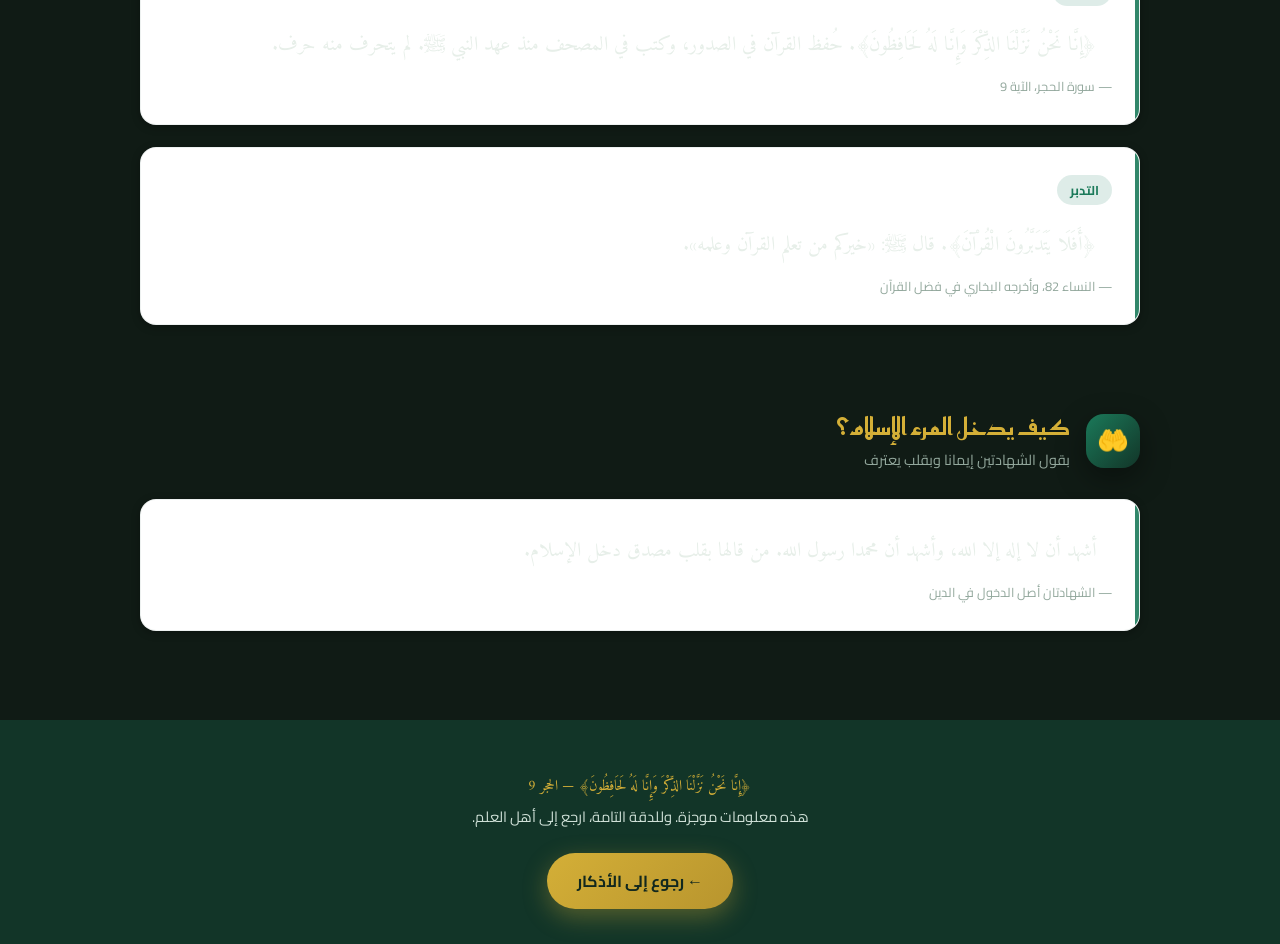
==== commit 1ef4bc00: "v4: Tailwind redesign - sidebar + animations + local user accounts + hasanat counter + local leaderb" ====
--- a/islam.html
+++ b/islam.html
@@ -16,7 +16,7 @@
 <meta name="apple-mobile-web-app-capable" content="yes" />
 <meta name="apple-mobile-web-app-title" content="نور الذكر" />
 <link rel="stylesheet" href="fonts/fonts.css" />
-<link rel="stylesheet" href="styles.css" />
+<link rel="stylesheet" href="legacy.css" />
 <link rel="icon" href="icons/icon-192.png" sizes="192x192" />
 </head>
 <body>
@@ -171,6 +171,7 @@
 
 <button id="toTop" class="to-top" aria-label="العودة للأعلى">❯</button>
 
+<script src="azkar-data.js"></script>
 <script src="app.js"></script>
 </body>
 </html>
--- a/legacy.css
+++ b/legacy.css
@@ -0,0 +1,477 @@
+/*
+  ﴿ نُورُ الذِّكْر ﴾ ورقة التنسيق
+  ─────────────────────────────────────────────────
+  سجل التغييرات (الأحدث أولاً):
+  • 2026-10-17 [v1] النسخة المرجعية محفوظة في: _snapshots/v1_2026-10-17_20-41-16
+    - ثيمة لون لكل قسم عبر متغيرات: #morning ذهبي / #evening بنفسجي / #sleep أزرق / #prayer أخضر / #duas فيروزي
+      (متغيرات: --card-accent, --card-tint) ودعم كامل للوضع الليلي
+    - عرض قسم واحد فقط: .zikr-section { display:none } + .zikr-section.active مع حركة دخول
+    - شريط تبويبات ثابت .cat-wrap أعلى الأقسام
+    - حركة اختفاء البطاقة المكتملة .card.dissolving
+    - شرائط الإحصاء .dp-stats (اليوم / المتبقّي / الإجمالي) وزر «إعادَة الكلّ»
+  ─────────────────────────────────────────────────
+*/
+
+:root {
+  --primary: #0b3d2e;
+  --primary-2: #0e4a38;
+  --primary-3: #12523f;
+  --gold: #d4af37;
+  --gold-light: #e8c96a;
+  --gold-dark: #b8952e;
+  --cream: #f8f5ec;
+  --beige: #f2ecda;
+  --white: #ffffff;
+  --ink: #16281f;
+  --muted: #6b7c73;
+  --accent: #1b7a5a;
+  --shadow-sm: 0 2px 8px rgba(11, 61, 46, 0.08);
+  --shadow-md: 0 10px 30px rgba(11, 61, 46, 0.14);
+  --shadow-lg: 0 20px 50px rgba(11, 61, 46, 0.22);
+  --radius: 16px;
+  --font-head: 'Reem Kufi', 'Cairo', sans-serif;
+  --font-body: 'Cairo', sans-serif;
+  --font-quran: 'Amiri Quran', serif;
+  --scale: 1;
+}
+
+/* الوضع الليلي */
+body.dark {
+  --primary: #123528;
+  --primary-2: #0d2a1f;
+  --primary-3: #17503b;
+  --cream: #101b15;
+  --beige: #16241d;
+  --white: #1a2a22;
+  --ink: #e7efe9;
+  --muted: #93a89d;
+  --accent: #11e799;
+  --shadow-sm: 0 2px 8px rgba(0, 0, 0, 0.3);
+  --shadow-md: 0 10px 30px rgba(0, 0, 0, 0.4);
+  --shadow-lg: 0 20px 50px rgba(0, 0, 0, 0.5);
+}
+
+* { margin: 0; padding: 0; box-sizing: border-box; }
+html { scroll-behavior: smooth; }
+html, body { font-size: calc(16px * var(--scale)); }
+body {
+  font-family: var(--font-body);
+  background: var(--cream);
+  color: var(--ink);
+  line-height: 1.9;
+  transition: background .3s, color .3s;
+  overflow-x: hidden;
+}
+h1, h2, h3, h4 { font-family: var(--font-head); line-height: 1.6; }
+
+.container { width: min(1000px, 92%); margin-inline: auto; }
+
+/* ============ التوب بار ============ */
+.topbar {
+  position: sticky; top: 0; z-index: 100;
+  background: rgba(11, 61, 46, 0.96);
+  backdrop-filter: blur(10px);
+  box-shadow: var(--shadow-sm);
+}
+body.dark .topbar { background: rgba(9, 25, 18, 0.96); }
+.topbar-inner {
+  width: min(1100px, 94%); margin-inline: auto;
+  display: flex; align-items: center; gap: 1rem; padding-block: .55rem;
+}
+.brand { display: flex; align-items: center; gap: .55rem; text-decoration: none; color: var(--gold); }
+.brand-icon {
+  font-size: 1.5rem; display: grid; place-items: center;
+  width: 2.4rem; height: 2.4rem; border-radius: 50%;
+  background: linear-gradient(135deg, var(--gold), var(--gold-dark));
+  color: var(--primary); font-weight: 700;
+  box-shadow: 0 0 0 3px rgba(212, 175, 55, .25);
+}
+.brand-text { font-family: var(--font-head); font-size: 1.35rem; font-weight: 700; }
+.main-nav { display: flex; gap: .15rem; margin-inline-start: auto; flex-wrap: wrap; }
+.nav-link {
+  color: #cfe3d8; text-decoration: none; font-size: .92rem; font-weight: 600;
+  padding: .4rem .8rem; border-radius: 999px; transition: all .25s;
+}
+.nav-link:hover { background: rgba(255, 255, 255, .12); color: #fff; }
+.nav-link.active { background: var(--gold); color: var(--primary); font-weight: 700; }
+.top-actions { display: flex; gap: .5rem; }
+.icon-btn {
+  background: rgba(255, 255, 255, .1); border: none; color: #e8f5ee;
+  width: 2.4rem; height: 2.4rem; border-radius: 12px; font-size: 1.05rem;
+  cursor: pointer; display: grid; place-items: center; transition: all .25s;
+  font-family: var(--font-body);
+}
+.icon-btn:hover { background: rgba(255, 255, 255, .22); transform: translateY(-2px); }
+.burger { display: none; }
+.progress-bar {
+  height: 3px; background: linear-gradient(90deg, var(--gold), var(--gold-light));
+  width: 0%;
+}
+
+/* ============ الهيرو ============ */
+.hero {
+  position: relative;
+  background:
+    radial-gradient(ellipse at 20% 10%, rgba(212,175,55,.16), transparent 45%),
+    radial-gradient(ellipse at 85% 85%, rgba(27,122,90,.35), transparent 55%),
+    linear-gradient(160deg, var(--primary) 0%, var(--primary-2) 55%, var(--primary-3) 100%);
+  color: #f3f6f1;
+  padding: clamp(3rem, 8vw, 6rem) 1.2rem 3.6rem;
+  text-align: center;
+  overflow: hidden;
+}
+.hero-pattern {
+  position: absolute; inset: 0; opacity: .07; pointer-events: none;
+  background-image:
+    radial-gradient(circle at 25% 25%, #fff 2px, transparent 2.5px),
+    radial-gradient(circle at 75% 75%, #fff 2px, transparent 2.5px);
+  background-size: 90px 90px;
+}
+.hero-content { max-width: 720px; margin-inline: auto; position: relative; z-index: 1; }
+.hero-bismillah {
+  font-size: clamp(2.2rem, 6vw, 3.2rem); color: var(--gold); margin-bottom: 1rem;
+  text-shadow: 0 0 20px rgba(212, 175, 55, .4);
+}
+.hero-title {
+  font-family: var(--font-quran), var(--font-head);
+  font-size: clamp(1.6rem, 4.6vw, 2.6rem); font-weight: 500;
+  color: #fdf8e9; margin-bottom: .8rem;
+}
+.hero-sub { color: var(--gold-light); font-size: .95rem; margin-bottom: 1.6rem; }
+.hero-desc { font-size: 1.02rem; color: #d9e6df; margin-bottom: 2.2rem; }
+.hero-cta { display: flex; gap: .8rem; justify-content: center; flex-wrap: wrap; margin-bottom: 2.8rem; }
+
+.btn {
+  display: inline-flex; align-items: center; gap: .5rem;
+  padding: .8rem 1.9rem; border-radius: 999px; text-decoration: none;
+  font-weight: 700; font-size: 1rem; transition: all .25s; cursor: pointer; border: none;
+}
+.btn-gold {
+  background: linear-gradient(135deg, var(--gold), var(--gold-dark));
+  color: #12281e; box-shadow: 0 8px 24px rgba(212, 175, 55, .35);
+}
+.btn-gold:hover { transform: translateY(-3px); box-shadow: 0 12px 30px rgba(212, 175, 55, .5); }
+.btn-ghost {
+  background: rgba(255, 255, 255, .1); color: #eaf4ee;
+  border: 1.5px solid rgba(255, 255, 255, .25);
+}
+.btn-ghost:hover { background: rgba(255, 255, 255, .2); transform: translateY(-3px); }
+.btn.small { padding: .5rem 1.2rem; font-size: .88rem; }
+
+.hero-stats {
+  display: flex; justify-content: center; gap: clamp(1.5rem, 6vw, 4rem); flex-wrap: wrap;
+}
+.stat { text-align: center; }
+.stat .num {
+  display: block; font-size: 2rem; font-weight: 900; color: var(--gold);
+  font-family: var(--font-head);
+}
+.stat small { color: #bfcfc6; font-size: .85rem; }
+
+.hero-arrow {
+  position: absolute; bottom: 1.1rem; left: 50%; transform: translateX(-50%) rotate(90deg);
+  color: var(--gold); font-size: 1.3rem; animation: bounce 1.6s infinite;
+}
+@keyframes bounce { 0%,100% { transform: translateX(-50%) rotate(90deg) translateX(0); } 50% { transform: translateX(-50%) rotate(90deg) translateX(6px); } }
+
+/* ============ شريط عقد اليوم ============ */
+.day-progress-wrap { background: var(--beige); border-bottom: 1px solid rgba(11,61,46,.08); }
+.day-progress { padding-block: 1.1rem; }
+.dp-info { display: flex; justify-content: space-between; align-items: baseline; margin-bottom: .45rem; }
+.dp-label { font-weight: 700; font-family: var(--font-head); color: var(--primary); }
+.dp-value { font-weight: 900; color: var(--accent); font-size: 1.1rem; }
+.dp-track {
+  height: 14px; background: rgba(11, 61, 46, .12); border-radius: 999px; overflow: hidden;
+}
+.dp-fill {
+  height: 100%; width: 0%; border-radius: 999px;
+  background: linear-gradient(90deg, var(--accent), var(--gold));
+  transition: width .5s ease;
+}
+.dp-hint { font-size: .82rem; color: var(--muted); margin-top: .4rem; }
+
+/* رقائق إحصائية */
+.dp-stats {
+  display: flex; align-items: center; gap: .6rem; flex-wrap: wrap; margin-top: .8rem;
+}
+.stat-chip {
+  background: var(--white); border: 1px solid rgba(11, 61, 46, .1);
+  border-radius: 999px; padding: .35rem 1rem; font-size: .85rem; font-weight: 600;
+  color: var(--ink); box-shadow: var(--shadow-sm);
+}
+.stat-chip b { color: var(--accent); font-size: 1rem; }
+.stat-chip.done-chip b { color: var(--gold-dark); }
+.gold-chip { background: linear-gradient(135deg, rgba(212,175,55,.18), rgba(212,175,55,.08)); border-color: rgba(212,175,55,.4); }
+.reset-btn {
+  margin-inline-start: auto; background: transparent; border: 1.5px dashed rgba(11,61,46,.3);
+  color: var(--muted); border-radius: 999px; padding: .35rem 1rem; font-size: .82rem;
+  font-weight: 700; cursor: pointer; font-family: var(--font-body); transition: all .2s;
+}
+.reset-btn:hover { color: #fff; background: var(--primary); border-color: var(--primary); }
+
+/* اختفاء بطاقة الذكر المكتمل */
+.card.song { opacity: 0; }
+.card.dissolving {
+  animation: dissolve .55s ease forwards; pointer-events: none;
+}
+@keyframes dissolve {
+  0%   { opacity: 1; transform: scale(1); }
+  30%  { opacity: 1; transform: scale(.97); border-color: var(--gold); }
+  100% { opacity: 0; transform: scale(.9) translateY(12px); max-height: 0; margin: -.7rem 0; padding: 0 1.7rem; }
+}
+
+/* بطاقة الذكر — بقايا العدّاد */
+.card-remaining {
+  margin-top: 1.05rem; display: flex; align-items: center; gap: .7rem; flex-wrap: wrap;
+}
+.remaining-pill {
+  background: color-mix(in srgb, var(--card-accent) 8%, var(--white));
+  border: 1.5px solid color-mix(in srgb, var(--card-accent) 30%, transparent);
+  border-radius: 14px; padding: .45rem 1.1rem; display: inline-flex; align-items: center; gap: .55rem;
+  font-weight: 700; font-size: .95rem; color: var(--ink);
+}
+.remaining-pill .rem-num {
+  font-family: var(--font-head); font-size: 1.3rem; color: var(--card-accent); min-width: 2.2ch;
+  text-align: center;
+}
+.remaining-pill.low { border-color: var(--gold); background: rgba(212,175,55,.12); }
+.remaining-pill.low .rem-num { color: var(--gold-dark); }
+.remaining-label { color: var(--muted); font-size: .85rem; font-weight: 600; }
+.card-counter-btn.done { background: linear-gradient(135deg, var(--gold), var(--gold-dark)); color: #12281e; }
+
+@media (max-width: 560px) {
+  .card-remaining { gap: .5rem; }
+  .remaining-pill { padding: .38rem .85rem; font-size: .88rem; }
+  .dp-stats { gap: .4rem; }
+  .reset-btn { margin-inline-start: 0; width: 100%; }
+}
+
+/* ============ أقسام الأذكار ============ */
+
+/* ثيمات الألوان حسب نوع الذكر */
+.zikr-section { --card-accent: #1b7a5a; --card-tint: #ffffff; }
+#morning { --card-accent: #b8860b; --card-tint: #fff8e8; }
+#evening { --card-accent: #5b4b8a; --card-tint: #f2effc; }
+#sleep   { --card-accent: #3d5a80; --card-tint: #ecf2fc; }
+#prayer  { --card-accent: #1b7a5a; --card-tint: #eaf8f1; }
+#duas    { --card-accent: #0e8a8a; --card-tint: #e9f8f8; }
+
+body.dark #morning { --card-tint: #23201a; --card-accent: #d4af37; }
+body.dark #evening { --card-tint: #211d2e; --card-accent: #a48fd8; }
+body.dark #sleep   { --card-tint: #1a2230; --card-accent: #7d9fd4; }
+body.dark #prayer  { --card-tint: #17271f; --card-accent: #3ecf9a; }
+body.dark #duas    { --card-tint: #16282a; --card-accent: #3cc7c7; }
+
+/* يظهر قسماً واحداً فقط */
+.zikr-section { display: none; padding-block: 2rem 2.6rem; }
+.zikr-section.active { display: block; animation: sectionIn .45s ease; }
+@keyframes sectionIn {
+  from { opacity: 0; transform: translateY(14px); }
+  to   { opacity: 1; transform: translateY(0); }
+}
+
+/* شريط الاختيار */
+.cat-wrap {
+  padding-block: 1.4rem 0.4rem;
+  border-bottom: 1px solid rgba(11, 61, 46, .1);
+  background: var(--beige);
+  position: sticky; top: 3.55rem; z-index: 50;
+  box-shadow: var(--shadow-sm);
+}
+body.dark .cat-wrap { border-bottom-color: rgba(255,255,255,.07); }
+.cat-tabs {
+  display: flex; gap: .55rem; overflow-x: auto; padding: .6rem .2rem .8rem;
+  scrollbar-width: thin; 
+}
+.cat-tabs::-webkit-scrollbar { height: 4px; }
+.cat-tabs::-webkit-scrollbar-thumb { background: rgba(11,61,46,.2); border-radius: 99px; }
+.cat-tab {
+  display: inline-flex; align-items: center; gap: .45rem; white-space: nowrap;
+  background: var(--white); color: var(--ink); border: 1.5px solid rgba(11, 61, 46, .14);
+  border-radius: 999px; padding: .55rem 1.25rem; font-family: var(--font-body);
+  font-size: .95rem; font-weight: 700; cursor: pointer; transition: all .25s;
+  box-shadow: var(--shadow-sm);
+}
+.cat-tab:hover { transform: translateY(-2px); border-color: var(--accent); color: var(--accent); }
+.cat-tab.active { background: var(--primary); color: var(--gold); border-color: var(--primary); }
+.cat-desc { color: var(--muted); font-size: .88rem; padding-bottom: .7rem; min-height: 2.4rem; }
+
+.zikr-section { padding-block: 2.6rem; }
+.section-head { display: flex; align-items: center; gap: 1rem; margin-bottom: 1.6rem; }
+.section-icon {
+  width: 3.4rem; height: 3.4rem; border-radius: 18px; display: grid; place-items: center;
+  font-size: 1.6rem; flex-shrink: 0;
+  background: linear-gradient(135deg, var(--card-accent), var(--primary));
+  box-shadow: var(--shadow-md);
+}
+.section-head h2 { color: var(--primary); font-size: 1.5rem; }
+body.dark .section-head h2 { color: var(--gold); }
+.section-head p { color: var(--muted); font-size: .9rem; }
+
+.cards { display: grid; gap: 1.4rem; }
+
+/* بطاقة الذكر */
+.card {
+  background: var(--card-tint, var(--white)); border-radius: var(--radius); padding: 1.6rem 1.7rem;
+  box-shadow: var(--shadow-sm); border: 1px solid rgba(11, 61, 46, .07);
+  transition: box-shadow .3s, transform .3s;
+  position: relative; overflow: hidden;
+}
+.card::before {
+  content: ''; position: absolute; top: 0; right: 0; width: 4px; height: 100%;
+  background: var(--card-accent, var(--accent)); opacity: .9;
+}
+.card:hover { box-shadow: var(--shadow-md); transform: translateY(-3px); }
+.card-inner {
+  padding-inline: .9rem; margin-bottom: 1rem; font-family: var(--font-quran);
+  font-size: 1.25rem; color: var(--ink);
+}
+.card-count-badge {
+  display: inline-block; background: color-mix(in srgb, var(--card-accent) 14%, transparent);
+  color: var(--card-accent);
+  font-size: .8rem; font-weight: 700; padding: .2rem .8rem; border-radius: 999px;
+  margin-bottom: .9rem;
+}
+.card-reference { font-size: .8rem; color: var(--muted); display: block; margin-top: .5rem; }
+.card-footer {
+  margin-top: 1.1rem; display: flex; align-items: center; gap: .8rem; flex-wrap: wrap;
+}
+.card-counter-btn {
+  background: var(--card-accent, var(--accent));
+  color: #fff; border: none; border-radius: 12px; padding: .55rem 1.3rem;
+  font-weight: 700; font-family: var(--font-body); font-size: .95rem;
+  cursor: pointer; transition: all .2s; display: inline-flex; align-items: center; gap: .55rem;
+}
+.card-counter-btn:hover { transform: translateY(-2px); box-shadow: var(--shadow-md); }
+.card-counter-btn.done {
+  background: linear-gradient(135deg, var(--gold), var(--gold-dark)); color: #12281e;
+}
+.card-counter-btn .count-num { font-size: 1.1rem; }
+.card-actions { display: flex; gap: .35rem; margin-inline-start: auto; }
+.card-icon-btn {
+  background: transparent; border: 1px solid rgba(11, 61, 46, .15); color: var(--muted);
+  width: 2.1rem; height: 2.1rem; border-radius: 10px; cursor: pointer; font-size: .95rem;
+  display: grid; place-items: center; transition: all .2s;
+}
+.card-icon-btn:hover { background: rgba(27, 122, 90, .08); color: var(--accent); }
+.card-icon-btn.bookmarked { color: var(--gold-dark); border-color: var(--gold); background: rgba(212,175,55,.08); }
+
+/* ============ تسبيحة ============ */
+.tasbih-card {
+  background: var(--white); border-radius: 22px; padding: 2rem clamp(1rem, 4vw, 2.5rem);
+  box-shadow: var(--shadow-md); border: 1px solid rgba(11, 61, 46, .07); text-align: center;
+}
+.tasbih-phrase-row { display: flex; gap: .5rem; flex-wrap: wrap; justify-content: center; margin-bottom: 1.4rem; }
+.phrase-chip {
+  background: var(--beige); border: 1.5px solid rgba(11, 61, 46, .12); color: var(--ink);
+  padding: .45rem 1rem; border-radius: 999px; font-size: .92rem; font-weight: 600;
+  cursor: pointer; transition: all .2s; font-family: var(--font-body);
+}
+.phrase-chip:hover { border-color: var(--accent); }
+.phrase-chip.active { background: var(--primary); color: var(--gold); border-color: var(--primary); }
+.tasbih-phrase {
+  font-family: var(--font-quran); font-size: 1.6rem; color: var(--primary);
+  margin-bottom: 1.6rem; min-height: 2.6rem;
+}
+body.dark .tasbih-phrase { color: var(--gold); }
+.tasbih-circle {
+  width: clamp(170px, 40vw, 210px); height: clamp(170px, 40vw, 210px);
+  border-radius: 50%; border: none; background: transparent; cursor: pointer;
+  position: relative; display: grid; place-items: center; margin-inline: auto;
+  margin-bottom: 1.6rem; -webkit-tap-highlight-color: transparent;
+  transition: transform .12s;
+}
+.tasbih-circle:active { transform: scale(.94); }
+.tasbih-circle svg { position: absolute; inset: 0; width: 100%; height: 100%; transform: rotate(-90deg); }
+.tasbih-circle .track { fill: rgba(11, 61, 46, .06); }
+.tasbih-circle .fill {
+  fill: none; stroke: var(--accent); stroke-width: 7;
+  stroke-linecap: round; stroke-dasharray: 339.3; stroke-dashoffset: 339.3;
+  transition: stroke-dashoffset .2s ease;
+}
+.tasbih-count {
+  font-size: 3rem; font-weight: 900; color: var(--primary); font-family: var(--font-head);
+}
+body.dark .tasbih-count { color: var(--gold-light); }
+.tasbih-target-row {
+  display: flex; align-items: center; justify-content: center; gap: .5rem; flex-wrap: wrap;
+  margin-bottom: 1.3rem;
+}
+.t-label { font-weight: 700; color: var(--muted); font-size: .9rem; }
+.target-chip {
+  background: var(--beige); border: 1.5px solid rgba(11, 61, 46, .12);
+  min-width: 3.1rem; padding: .4rem .6rem; border-radius: 12px; font-weight: 800;
+  font-size: 1rem; cursor: pointer; transition: all .2s; font-family: var(--font-body);
+  color: var(--ink);
+}
+.target-chip:hover { border-color: var(--accent); }
+.target-chip.active { background: var(--accent); color: #fff; border-color: var(--accent); }
+.tasbih-actions { display: flex; align-items: center; justify-content: center; gap: 1rem; flex-wrap: wrap; }
+.tasbih-rounds { color: var(--muted); font-size: .9rem; }
+.tasbih-rounds b { color: var(--accent); font-size: 1.05rem; }
+
+/* ============ تذييل ============ */
+.footer {
+  background: var(--primary); color: #cfe0d7; text-align: center;
+  padding: 2.6rem 1.2rem 2.2rem; margin-top: 3rem;
+}
+.footer-duq {
+  font-family: var(--font-quran); color: var(--gold); font-size: 1.4rem; margin-bottom: .8rem;
+}
+.footer p { max-width: 640px; margin: .4rem auto; font-size: .92rem; }
+.footer-note { opacity: .6; font-size: .8rem !important; }
+
+.to-top {
+  position: fixed; bottom: 1.4rem; left: 1.4rem; width: 3rem; height: 3rem;
+  border-radius: 50%; border: none; background: var(--gold); color: var(--primary);
+  font-size: 1.2rem; cursor: pointer; display: grid; place-items: center;
+  box-shadow: var(--shadow-md); opacity: 0; pointer-events: none;
+  transition: opacity .3s, transform .3s; transform: translateY(10px); z-index: 60;
+}
+.to-top.show { opacity: 1; pointer-events: auto; transform: translateY(0); }
+.to-top:hover { transform: translateY(-4px) scale(1.06); }
+
+/* توست */
+.toast {
+  position: fixed; bottom: 1.6rem; right: 50%; transform: translateX(50%) translateY(20px);
+  background: var(--primary); color: #fff; padding: .7rem 1.6rem; border-radius: 999px;
+  font-size: .9rem; font-weight: 600; opacity: 0; pointer-events: none;
+  transition: all .3s; z-index: 200; box-shadow: var(--shadow-md);
+}
+.toast.show { opacity: 1; transform: translateX(50%) translateY(0); }
+.toast.gold { background: var(--gold); color: #12281e; }
+
+/* toast للحفظ */
+.section-anchor { scroll-margin-top: 4.5rem; }
+
+/* ============ متجاوب ============ */
+@media (max-width: 900px) {
+  .burger { display: grid; }
+  .main-nav {
+    position: absolute; top: 100%; right: 0; left: 0;
+    background: var(--primary); flex-direction: column; gap: 0;
+    padding: .6rem 1rem 1rem; display: none;
+    box-shadow: var(--shadow-md); border-top: 1px solid rgba(255,255,255,.08);
+  }
+  .main-nav.open { display: flex; }
+  .main-nav .nav-link { padding: .7rem 1rem; border-radius: 10px; }
+  .main-nav .nav-link.active { background: rgba(255,255,255,.12); color: var(--gold); }
+}
+
+@media (max-width: 560px) {
+  .section-head { flex-direction: column; align-items: flex-start; gap: .6rem; }
+  .card-inner { font-size: 1.15rem; padding-inline: .8rem; }
+  .hero-title { font-size: 1.4rem; }
+  .hero-cta .btn { width: 100%; max-width: 320px; justify-content: center; }
+  .card-footer { gap: .5rem; }
+  .card-counter-btn { flex: 1; justify-content: center; }
+  .card-actions { margin-inline-start: 0; width: 100%; justify-content: center; }
+  .tasbih-card { padding: 1.4rem .9rem; }
+  .phrase-chip { font-size: .85rem; padding: .38rem .85rem; }
+}
+
+/* تقليل الحركة */
+@media (prefers-reduced-motion: reduce) {
+  * { animation: none !important; transition: none !important; }
+  html { scroll-behavior: auto; }
+}
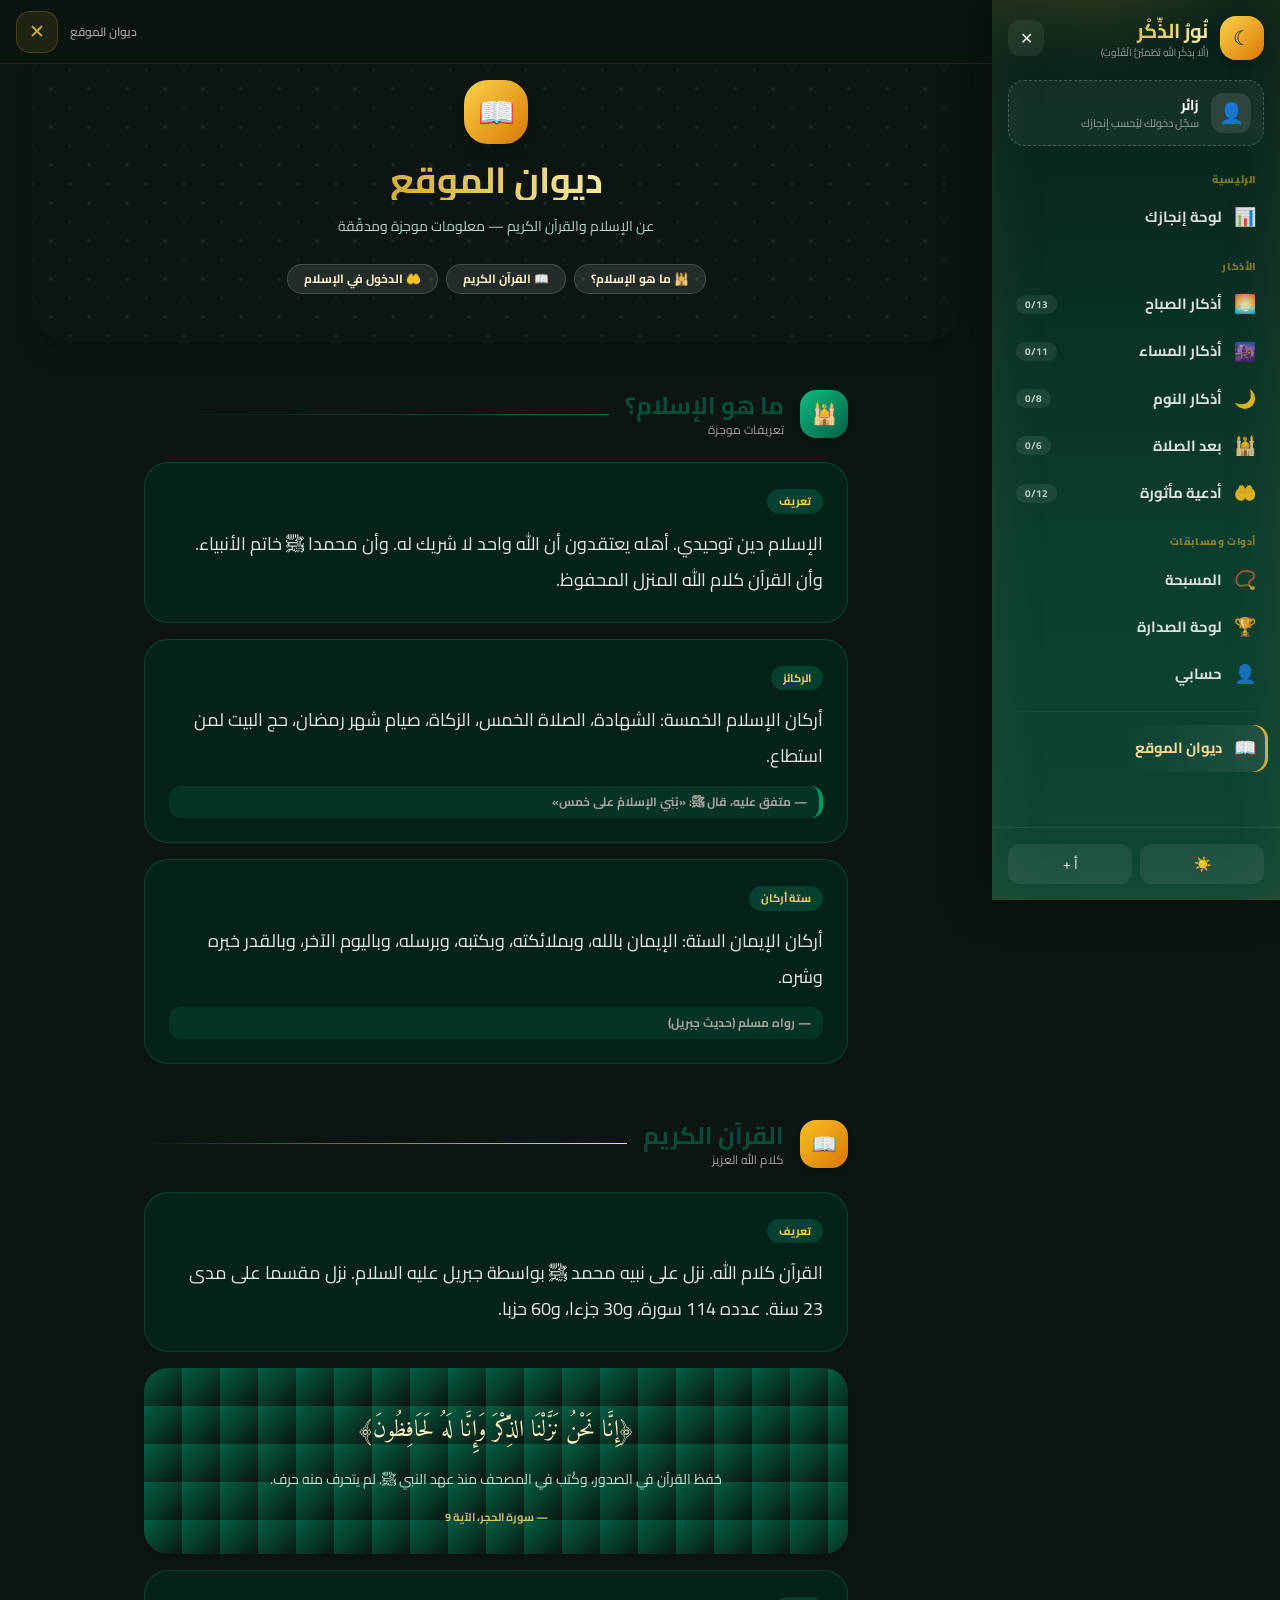
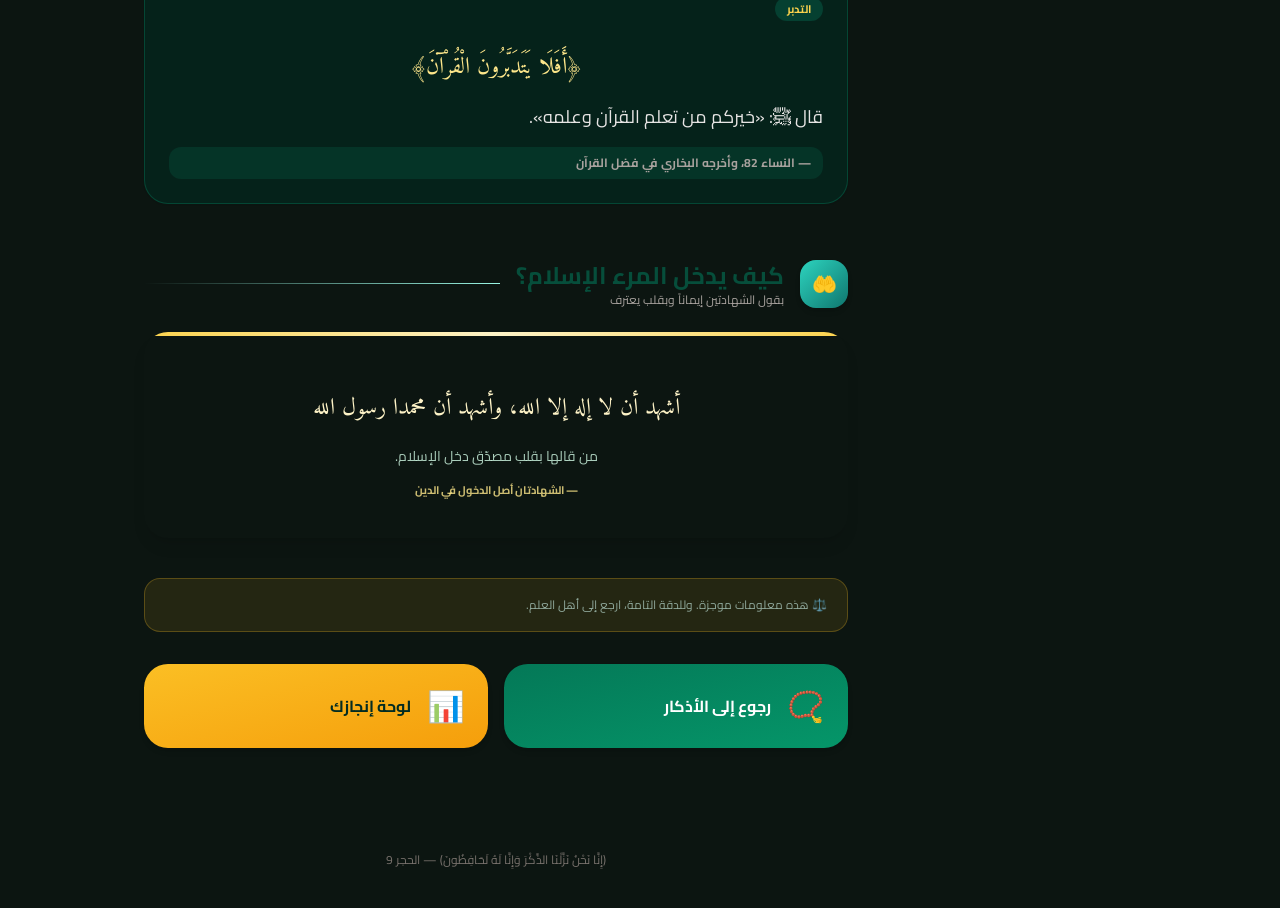
==== commit 78dda301: "v4.1: shared theme-aware sidebar (toggle everywhere) + divan redesign + tasbih UX polish" ====
--- a/islam.html
+++ b/islam.html
@@ -1,172 +1,153 @@
 <!DOCTYPE html>
 <!--
-  نور الذكر — صفحة فرعية: عن الاسلام والقران الكريم
+  ﴿ نُورُ الذِّكْر ﴾ — ديوان الموقع: عن الإسلام والقرآن الكريم
   سجل التغييرات:
-  2026-10-17 [v3] انشاء هذه الصفحة الفرعية (islam.html)
+  • 2026-11-02 [v4.1] إعادة كاملة بإطار Tailwind: تدخل ضمن نفس التصميم مع القائمة الجانبية
+    المشتركة على كل الصفحات (تفتح وتغلق عبر app.js)، وتفاعل الوضعين، وطباعة ديوانية
+    للفقرات مع فهرس تنقّل.
+  • 2026-10-17 [v3] إنشاء الصفحة (النصوص مأثورة كما هي).
 -->
-<html lang="ar" dir="rtl">
+<html lang="ar" dir="rtl" class="dark">
 <head>
 <meta charset="UTF-8" />
 <meta name="viewport" content="width=device-width, initial-scale=1.0" />
-<meta name="description" content="معلومات عن الاسلام وأركانه وعن القرآن الكريم، صفحة فرعية من موقع نور الذكر" />
+<meta name="description" content="ديوان الموقع: معلومات موجزة ومدققة عن الإسلام وأركانه وعن القرآن الكريم — من موقع نور الذكر" />
 <meta name="theme-color" content="#0b3d2e" />
-<title>عن الاسلام والقرآن الكريم — نور الذكر</title>
+<title>ديوان الموقع — عن الإسلام والقرآن | نُورُ الذِّكْر</title>
 <link rel="manifest" href="manifest.webmanifest" />
 <link rel="apple-touch-icon" sizes="180x180" href="icons/apple-touch-icon-180.png" />
 <meta name="apple-mobile-web-app-capable" content="yes" />
 <meta name="apple-mobile-web-app-title" content="نور الذكر" />
 <link rel="stylesheet" href="fonts/fonts.css" />
-<link rel="stylesheet" href="legacy.css" />
+<link rel="stylesheet" href="styles.css" />
 <link rel="icon" href="icons/icon-192.png" sizes="192x192" />
+<script src="tailwind.js"></script>
+<script>tailwind.config = { darkMode: 'class' };</script>
 </head>
-<body>
 
-<header class="topbar">
-  <div class="topbar-inner">
-    <a class="brand" href="index.html">
-      <span class="brand-icon">☾</span>
-      <span class="brand-text">نُورُ الذِّكْر</span>
-    </a>
-    <nav class="main-nav" id="mainNav">
-      <a href="index.html" class="nav-link">الرئيسية</a>
-      <a href="index.html#morning" class="nav-link">أذكار الصباح</a>
-      <a href="index.html#evening" class="nav-link">أذكار المساء</a>
-      <a href="index.html#sleep" class="nav-link">أذكار النوم</a>
-      <a href="index.html#duas" class="nav-link">أدعية مأثورة</a>
-      <a href="index.html#tasbih" class="nav-link">المسبحة</a>
-      <a href="islam.html" class="nav-link active">عن الإسلام</a>
-    </nav>
-    <div class="top-actions">
-      <button id="fontBtn" class="icon-btn" title="حجم الخط" aria-label="حجم الخط">أ<span class="font-a">+</span></button>
-      <button id="themeBtn" class="icon-btn" title="الوضع الليلي" aria-label="الوضع الليلي">🌙</button>
-      <button id="menuBtn" class="icon-btn burger" title="القائمة" aria-label="القائمة">☰</button>
+<body class="font-body bg-stone-50 dark:bg-[#0c1511] text-stone-800 dark:text-stone-200 transition-colors">
+
+<div class="app-main app-margin pt-8">
+
+  <!-- هيرو الديوان -->
+  <div class="px-4 sm:px-8">
+    <div class="relative overflow-hidden rounded-[36px] max-w-5xl mx-auto bg-gradient-to-br from-brand-dark via-[#0e4636] to-brand-mid text-white px-6 sm:px-12 py-12 text-center shadow-xl">
+      <div class="absolute inset-0 pattern-dots opacity-50"></div>
+      <div class="relative max-w-2xl mx-auto flex flex-col items-center gap-4">
+        <span class="w-16 h-16 rounded-3xl bg-gradient-to-br from-amber-300 to-amber-600 text-emerald-950 grid place-items-center text-3xl shadow-lg">📖</span>
+        <h1 class="font-head text-3xl sm:text-4xl font-bold shimmer-gold">ديوان الموقع</h1>
+        <p class="text-sm text-emerald-100/85">عن الإسلام والقرآن الكريم — معلومات موجزة ومدقّقة</p>
+        <!-- فهرس الديوان -->
+        <nav class="flex flex-wrap justify-center gap-2 mt-3">
+          <a href="#whatIslam" class="rounded-full bg-white/10 hover:bg-white/20 border border-white/15 px-4 py-1.5 text-xs font-bold text-amber-100 transition-colors">🕌 ما هو الإسلام؟</a>
+          <a href="#quranFacts" class="rounded-full bg-white/10 hover:bg-white/20 border border-white/15 px-4 py-1.5 text-xs font-bold text-amber-100 transition-colors">📖 القرآن الكريم</a>
+          <a href="#enterIslam" class="rounded-full bg-white/10 hover:bg-white/20 border border-white/15 px-4 py-1.5 text-xs font-bold text-amber-100 transition-colors">🤲 الدخول في الإسلام</a>
+        </nav>
+      </div>
     </div>
   </div>
-  <div class="progress-bar" id="scrollProgress"></div>
-</header>
 
-<section class="hero" id="home">
-  <div class="hero-pattern" aria-hidden="true"></div>
-  <div class="hero-content">
-    <p class="hero-bismillah">﷽</p>
-    <h1 class="hero-title">عن الإسلام والقرآن الكريم</h1>
-    <p class="hero-desc">صفحة معلومات موجزة ومدققة.</p>
-  </div>
-</section>
+  <main class="max-w-3xl mx-auto px-4 sm:px-8 pb-16">
 
-<main class="container">
+    <!-- ===== ما هو الإسلام ===== -->
+    <section class="divan-sec mt-12" id="whatIslam">
+      <header class="flex items-center gap-4 mb-6">
+        <div class="w-12 h-12 rounded-2xl bg-gradient-to-br from-emerald-500 to-emerald-800 text-white grid place-items-center text-xl shadow-md shrink-0">🕌</div>
+        <div>
+          <h2 class="font-head text-2xl font-bold text-emerald-900 dark:text-brand-gold">ما هو الإسلام؟</h2>
+          <p class="text-xs text-stone-500 dark:text-stone-400">تعريفات موجزة</p>
+        </div>
+        <span class="ms-auto hidden sm:block h-px flex-1 bg-gradient-to-l from-emerald-200 dark:from-emerald-800 to-transparent"></span>
+      </header>
 
-  <section class="zikr-section active" id="whatIslam">
-    <header class="section-head">
-      <div class="section-icon">🕌</div>
-      <div>
-        <h2>ما هو الإسلام؟</h2>
-        <p>تعريفات موجزة</p>
+      <div class="grid gap-4">
+        <article class="card-in rounded-3xl bg-white dark:bg-emerald-950/60 border border-emerald-100 dark:border-emerald-800/60 shadow-sm p-6 hover:shadow-md hover:-translate-y-0.5 transition-all">
+          <span class="inline-block text-[11px] font-bold text-emerald-700 dark:text-amber-300 bg-emerald-50 dark:bg-emerald-900/70 rounded-full px-3 py-1 mb-3">تعريف</span>
+          <p class="text-lg leading-loose">الإسلام دين توحيدي. أهله يعتقدون أن الله واحد لا شريك له. وأن محمدا ﷺ خاتم الأنبياء. وأن القرآن كلام الله المنزل المحفوظ.</p>
+        </article>
+        <article class="card-in rounded-3xl bg-white dark:bg-emerald-950/60 border border-emerald-100 dark:border-emerald-800/60 shadow-sm p-6 hover:shadow-md hover:-translate-y-0.5 transition-all" style="animation-delay:.08s">
+          <span class="inline-block text-[11px] font-bold text-emerald-700 dark:text-amber-300 bg-emerald-50 dark:bg-emerald-900/70 rounded-full px-3 py-1 mb-3">الركائز</span>
+          <p class="text-lg leading-loose">أركان الإسلام الخمسة: الشهادة، الصلاة الخمس، الزكاة، صيام شهر رمضان، حج البيت لمن استطاع.</p>
+          <div class="mt-3 text-xs font-bold text-stone-500 dark:text-stone-400 bg-stone-50 dark:bg-emerald-900/40 rounded-xl px-3 py-2 border-r-4 border-emerald-600">— متفق عليه، قال ﷺ: «بُنِيَ الإسلامُ على خمس»</div>
+        </article>
+        <article class="card-in rounded-3xl bg-white dark:bg-emerald-950/60 border border-emerald-100 dark:border-emerald-800/60 shadow-sm p-6 hover:shadow-md hover:-translate-y-0.5 transition-all" style="animation-delay:.16s">
+          <span class="inline-block text-[11px] font-bold text-emerald-700 dark:text-amber-300 bg-emerald-50 dark:bg-emerald-900/70 rounded-full px-3 py-1 mb-3">ستة أركان</span>
+          <p class="text-lg leading-loose">أركان الإيمان الستة: الإيمان بالله، وبملائكته، وبكتبه، وبرسله، وباليوم الآخر، وبالقدر خيره وشره.</p>
+          <div class="mt-3 text-xs font-bold text-stone-500 dark:text-stone-400 bg-stone-50 dark:bg-emerald-900/40 rounded-xl px-3 py-2">— رواه مسلم (حديث جبريل)</div>
+        </article>
       </div>
-    </header>
-    <div class="cards">
-      <article class="card">
-        <span class="card-count-badge">تعريف</span>
-        <p class="card-inner">
-          الإسلام دين توحيدي.
-          أهله يعتقدون أن الله واحد لا شريك له.
-          وأن محمدا ﷺ خاتم الأنبياء.
-          وأن القرآن كلام الله المنزل المحفوظ.
-        </p>
+    </section>
+
+    <!-- ===== القرآن الكريم ===== -->
+    <section class="divan-sec mt-14" id="quranFacts">
+      <header class="flex items-center gap-4 mb-6">
+        <div class="w-12 h-12 rounded-2xl bg-gradient-to-br from-amber-400 to-amber-600 text-emerald-950 grid place-items-center text-xl shadow-md shrink-0">📖</div>
+        <div>
+          <h2 class="font-head text-2xl font-bold text-emerald-900 dark:text-brand-gold">القرآن الكريم</h2>
+          <p class="text-xs text-stone-500 dark:text-stone-400">كلام الله العزيز</p>
+        </div>
+        <span class="ms-auto hidden sm:block h-px flex-1 bg-gradient-to-l from-amber-200 to-transparent"></span>
+      </header>
+
+      <div class="grid gap-4">
+        <article class="card-in rounded-3xl bg-white dark:bg-emerald-950/60 border border-emerald-100 dark:border-emerald-800/60 shadow-sm p-6 hover:shadow-md hover:-translate-y-0.5 transition-all">
+          <span class="inline-block text-[11px] font-bold text-emerald-700 dark:text-amber-300 bg-emerald-50 dark:bg-emerald-900/70 rounded-full px-3 py-1 mb-3">تعريف</span>
+          <p class="text-lg leading-loose">القرآن كلام الله. نزل على نبيه محمد ﷺ بواسطة جبريل عليه السلام. نزل مقسما على مدى 23 سنة. عدده 114 سورة، و30 جزءا، و60 حزبا.</p>
+        </article>
+        <article class="card-in rounded-3xl bg-gradient-to-br from-emerald-800 to-brand-mid pattern-dots text-white shadow-md p-7">
+          <div class="divan-ayah text-center text-amber-100 mb-4">﴿إِنَّا نَحْنُ نَزَّلْنَا الذِّكْرَ وَإِنَّا لَهُ لَحَافِظُونَ﴾</div>
+          <p class="text-sm text-emerald-100/90 leading-loose text-center">حُفظ القرآن في الصدور، وكُتب في المصحف منذ عهد النبي ﷺ. لم يتحرف منه حرف.</p>
+          <div class="mt-4 text-center text-[11px] font-bold text-amber-200/80">— سورة الحجر، الآية 9</div>
+        </article>
+        <article class="card-in rounded-3xl bg-white dark:bg-emerald-950/60 border border-emerald-100 dark:border-emerald-800/60 shadow-sm p-6 hover:shadow-md hover:-translate-y-0.5 transition-all" style="animation-delay:.08s">
+          <span class="inline-block text-[11px] font-bold text-emerald-700 dark:text-amber-300 bg-emerald-50 dark:bg-emerald-900/70 rounded-full px-3 py-1 mb-3">التدبر</span>
+          <p class="divan-ayah text-emerald-900 dark:text-amber-200 text-center mb-3">﴿أَفَلَا يَتَدَبَّرُونَ الْقُرْآنَ﴾</p>
+          <p class="text-lg leading-loose">قال ﷺ: «خيركم من تعلم القرآن وعلمه».</p>
+          <div class="mt-3 text-xs font-bold text-stone-500 dark:text-stone-400 bg-stone-50 dark:bg-emerald-900/40 rounded-xl px-3 py-2">— النساء 82، وأخرجه البخاري في فضل القرآن</div>
+        </article>
+      </div>
+    </section>
+
+    <!-- ===== الدخول في الإسلام ===== -->
+    <section class="divan-sec mt-14" id="enterIslam">
+      <header class="flex items-center gap-4 mb-6">
+        <div class="w-12 h-12 rounded-2xl bg-gradient-to-br from-teal-400 to-teal-700 text-white grid place-items-center text-xl shadow-md shrink-0">🤲</div>
+        <div>
+          <h2 class="font-head text-2xl font-bold text-emerald-900 dark:text-brand-gold">كيف يدخل المرء الإسلام؟</h2>
+          <p class="text-xs text-stone-500 dark:text-stone-400">بقول الشهادتين إيماناً وبقلب يعترف</p>
+        </div>
+        <span class="ms-auto hidden sm:block h-px flex-1 bg-gradient-to-l from-teal-200 to-transparent"></span>
+      </header>
+
+      <article class="card-in relative overflow-hidden rounded-3xl bg-gradient-to-br from-brand-dark via-[#0e4636] to-brand-mid pattern-dots text-white shadow-lg p-8 sm:p-10 text-center">
+        <div class="absolute top-0 right-0 w-full h-1 bg-gradient-to-l from-amber-300 via-amber-100 to-amber-300"></div>
+        <p class="divan-ayah text-amber-100 leading-[2.5]">أشهد أن لا إله إلا الله، وأشهد أن محمدا رسول الله</p>
+        <p class="text-sm text-emerald-100/80 mt-4">من قالها بقلب مصدّق دخل الإسلام.</p>
+        <div class="mt-4 text-[11px] font-bold text-amber-200/80">— الشهادتان أصل الدخول في الدين</div>
       </article>
-      <article class="card">
-        <span class="card-count-badge">الركائز</span>
-        <p class="card-inner">
-          أركان الإسلام الخمسة:
-          الشهادة،
-          الصلاة الخمس،
-          الزكاة،
-          صيام شهر رمضان،
-          حج البيت لمن استطاع.
-        </p>
-        <span class="card-reference">— متفق عليه، قال ﷺ: «بُنِيَ الإسلامُ على خمس»</span>
-      </article>
-      <article class="card">
-        <span class="card-count-badge">ستة أركان</span>
-        <p class="card-inner">
-          أركان الإيمان الستة:
-          الإيمان بالله،
-          وبملائكته،
-          وبكتبه،
-          وبرسله،
-          وباليوم الآخر،
-          وبالقدر خيره وشره.
-        </p>
-        <span class="card-reference">— رواه مسلم (حديث جبريل)</span>
-      </article>
+    </section>
+
+    <!-- تنبيه الدقة -->
+    <div class="divan-note mt-10 rounded-2xl bg-amber-50 dark:bg-amber-400/10 border border-amber-200/70 dark:border-amber-400/25 px-5 py-4 text-xs leading-relaxed text-stone-600 dark:text-stone-300">
+      ⚖️ هذه معلومات موجزة. وللدقة التامة، ارجع إلى أهل العلم.
     </div>
-  </section>
 
-  <section class="zikr-section active" id="quranFacts">
-    <header class="section-head">
-      <div class="section-icon">📖</div>
-      <div>
-        <h2>القرآن الكريم</h2>
-        <p>كلام الله العزيز</p>
-      </div>
-    </header>
-    <div class="cards">
-      <article class="card">
-        <span class="card-count-badge">تعريف</span>
-        <p class="card-inner">
-          القرآن كلام الله.
-          نزل على نبيه محمد ﷺ بواسطة جبريل عليه السلام.
-          نزل مقسما على مدى 23 سنة.
-          عدده 114 سورة، و30 جزءا، و60 حزبا.
-        </p>
-      </article>
-      <article class="card">
-        <span class="card-count-badge">حفظه</span>
-        <p class="card-inner">
-          ﴿إِنَّا نَحْنُ نَزَّلْنَا الذِّكْرَ وَإِنَّا لَهُ لَحَافِظُونَ﴾.
-          حُفظ القرآن في الصدور،
-          وكتب في المصحف منذ عهد النبي ﷺ.
-          لم يتحرف منه حرف.
-        </p>
-        <span class="card-reference">— سورة الحجر، الآية 9</span>
-      </article>
-      <article class="card">
-        <span class="card-count-badge">التدبر</span>
-        <p class="card-inner">
-          ﴿أَفَلَا يَتَدَبَّرُونَ الْقُرْآنَ﴾.
-          قال ﷺ: «خيركم من تعلم القرآن وعلمه».
-        </p>
-        <span class="card-reference">— النساء 82، وأخرجه البخاري في فضل القرآن</span>
-      </article>
+    <!-- روابط التصفح -->
+    <div class="mt-8 grid sm:grid-cols-2 gap-4">
+      <a href="index.html" class="group rounded-3xl bg-gradient-to-br from-emerald-700 to-emerald-600 text-white p-6 shadow-md hover:shadow-xl hover:-translate-y-1 transition-all flex items-center gap-4 no-underline">
+        <span class="text-3xl group-hover:translate-x-[-4px] transition-transform">📿</span>
+        <span class="font-head font-bold">رجوع إلى الأذكار</span>
+      </a>
+      <a href="index.html" class="group rounded-3xl bg-gradient-to-br from-amber-400 to-amber-500 text-emerald-950 p-6 shadow-md hover:shadow-xl hover:-translate-y-1 transition-all flex items-center gap-4 no-underline">
+        <span class="text-3xl group-hover:rotate-12 transition-transform">📊</span>
+        <span class="font-head font-bold">لوحة إنجازك</span>
+      </a>
     </div>
-  </section>
+  </main>
+</div>
 
-  <section class="zikr-section active" id="enterIslam">
-    <header class="section-head">
-      <div class="section-icon">🤲</div>
-      <div>
-        <h2>كيف يدخل المرء الإسلام؟</h2>
-        <p>بقول الشهادتين إيمانا وبقلب يعترف</p>
-      </div>
-    </header>
-    <div class="cards">
-      <article class="card">
-        <p class="card-inner">
-          أشهد أن لا إله إلا الله،
-          وأشهد أن محمدا رسول الله.
-          من قالها بقلب مصدق دخل الإسلام.
-        </p>
-        <span class="card-reference">— الشهادتان أصل الدخول في الدين</span>
-      </article>
-    </div>
-  </section>
-
-</main>
-
-<footer class="footer">
-  <p class="footer-duq">﴿إِنَّا نَحْنُ نَزَّلْنَا الذِّكْرَ وَإِنَّا لَهُ لَحَافِظُونَ﴾ — الحجر 9</p>
-  <p>هذه معلومات موجزة. وللدقة التامة، ارجع إلى أهل العلم.</p>
-  <a class="btn btn-gold" href="index.html" style="margin-top: 1rem">← رجوع إلى الأذكار</a>
+<footer class="app-margin py-10 text-center text-xs text-stone-400 dark:text-stone-500">
+  ﴿إِنَّا نَحْنُ نَزَّلْنَا الذِّكْرَ وَإِنَّا لَهُ لَحَافِظُونَ﴾ — الحجر 9
 </footer>
 
 <button id="toTop" class="to-top" aria-label="العودة للأعلى">❯</button>
